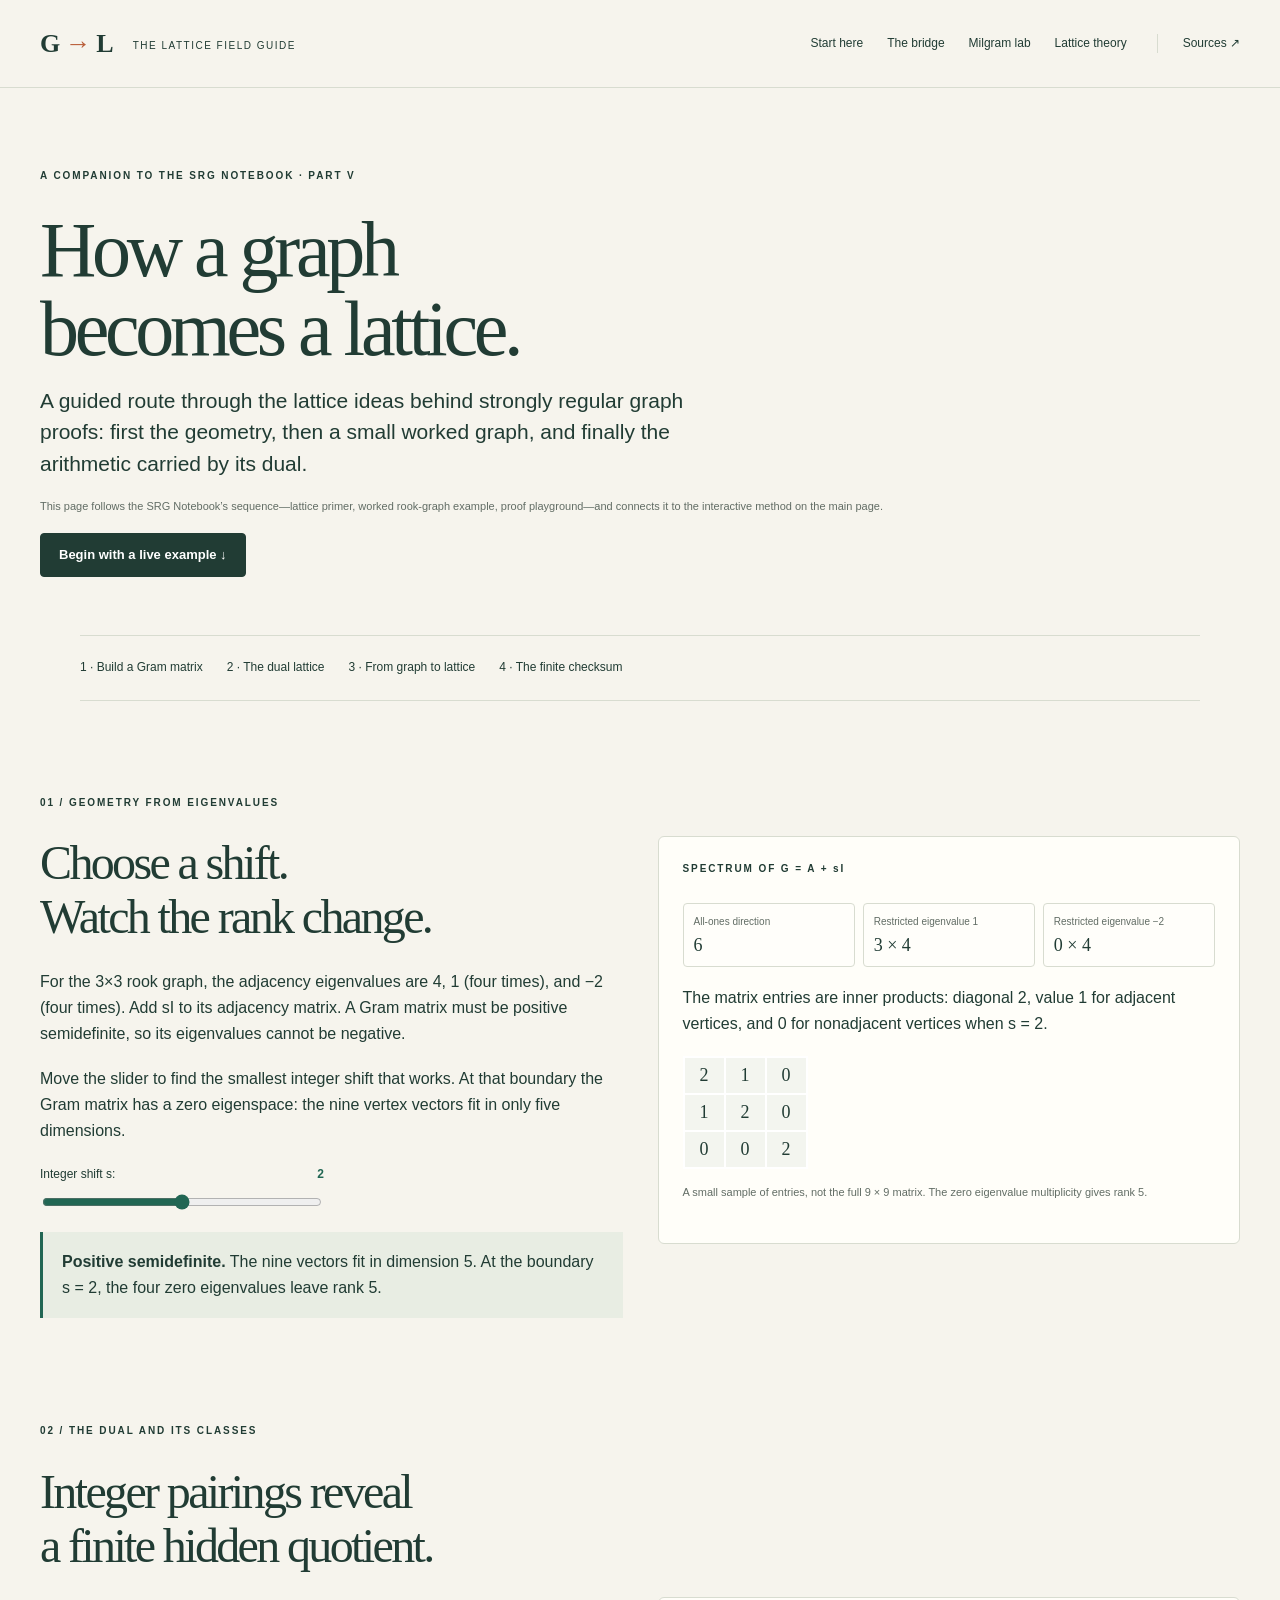
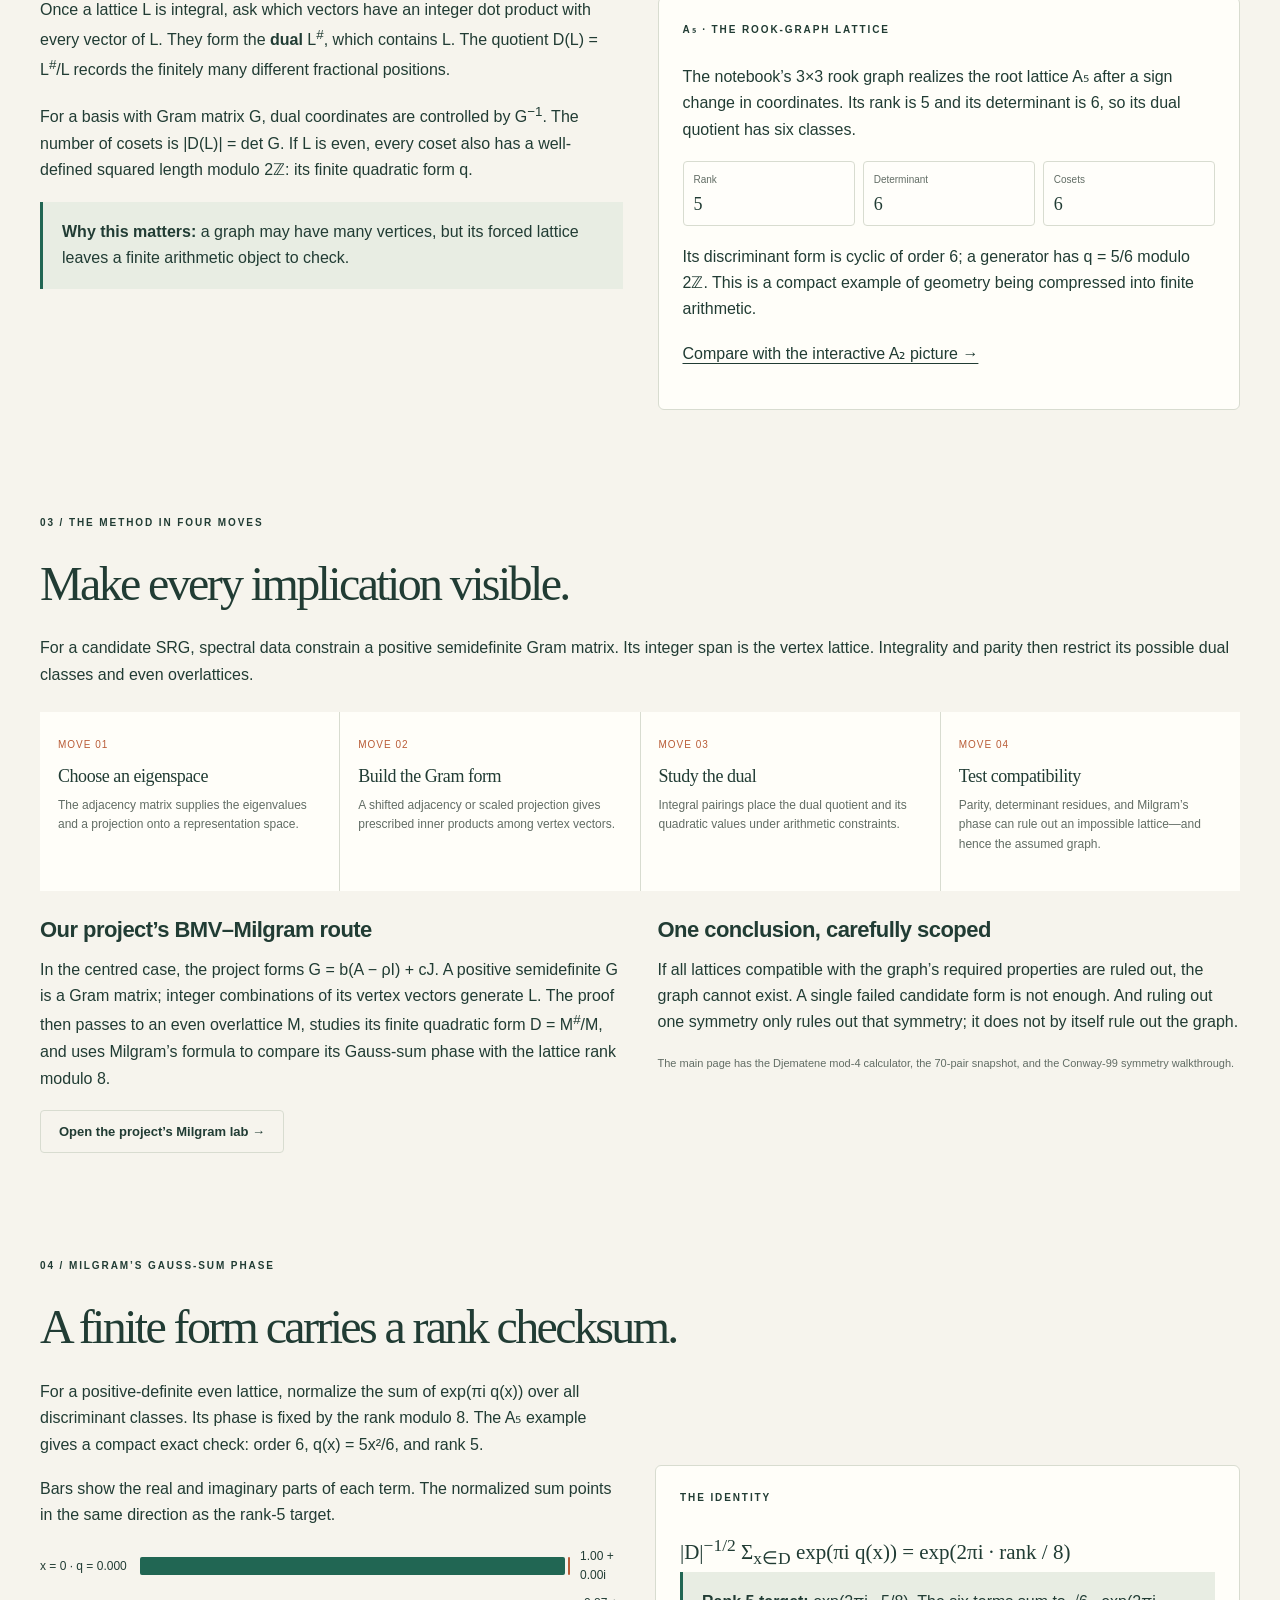
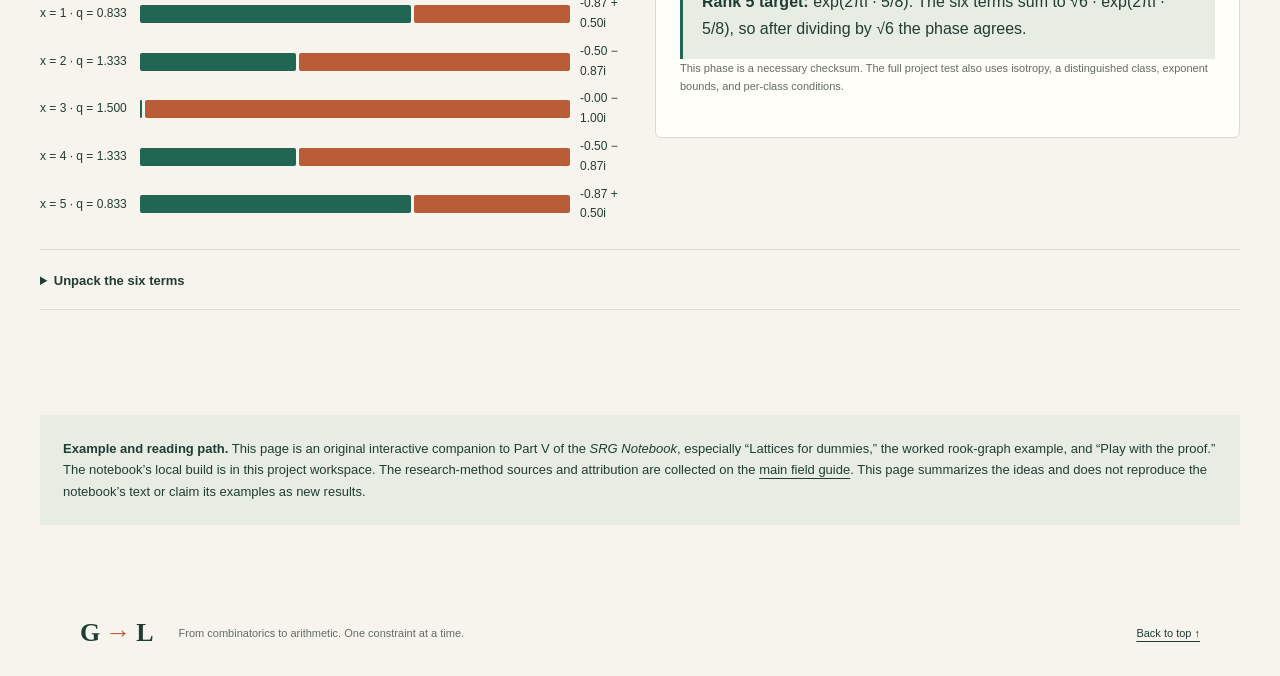
==== lattice-theory.html @ 192af335 "Add interactive lattice theory page" ====
<!doctype html>
<html lang="en"><head><meta charset="utf-8"><meta name="viewport" content="width=device-width, initial-scale=1">
<meta name="description" content="An interactive lattice theory companion: Gram matrices, dual lattices, discriminant forms, and the SRG method.">
<meta name="theme-color" content="#f6f4ed"><title>Lattice Theory · Graph → Lattice</title><link rel="icon" href="favicon.svg" type="image/svg+xml"><link rel="stylesheet" href="style.css">
<style>
.lt-hero{padding:80px 0 58px}.lt-hero h1{font-size:clamp(42px,7vw,78px);line-height:1.02;max-width:850px;margin:16px 0}.lt-hero .intro{max-width:700px}.lt-index{display:flex;gap:10px 24px;flex-wrap:wrap;padding:22px 0;border-block:1px solid var(--line);margin-bottom:54px}.lt-index a{font-size:12px}.lt-section{padding:40px 0 65px;scroll-margin-top:30px}.lt-section h2{font-size:clamp(30px,4vw,48px);line-height:1.12}.lt-two{display:grid;grid-template-columns:1fr 1fr;gap:35px;align-items:start}.lt-card{background:var(--white);border:1px solid var(--line);border-radius:6px;padding:24px}.lt-controls{display:flex;gap:18px;align-items:center;flex-wrap:wrap;margin:20px 0}.lt-controls label{font-size:13px}.lt-controls input{display:block;accent-color:var(--teal);width:min(280px,75vw);margin-top:9px}.lt-output{background:var(--pale);border-left:3px solid var(--teal);padding:17px 19px;min-height:72px}.lt-spectrum{display:grid;grid-template-columns:repeat(3,1fr);gap:8px;margin:18px 0}.lt-spectrum div{background:#fffefa;border:1px solid var(--line);border-radius:4px;padding:10px}.lt-spectrum small,.lt-spectrum strong{display:block}.lt-spectrum small{font-size:10px;color:var(--muted)}.lt-spectrum strong{font:18px var(--serif);margin-top:5px}.lt-matrix{font:18px var(--serif);border-collapse:collapse;margin:14px 0}.lt-matrix td{padding:7px 15px;text-align:center;background:#f3f5ef;border:2px solid white}.lt-path{display:grid;grid-template-columns:repeat(4,1fr);gap:1px;background:var(--line);margin:24px 0}.lt-path article{background:var(--white);padding:18px}.lt-path span{font-size:10px;color:var(--orange);letter-spacing:1px}.lt-path h3{font:18px var(--serif);margin:9px 0}.lt-path p{font-size:12px;color:var(--muted)}.lt-phase{display:grid;grid-template-columns:1fr 1fr;gap:30px;align-items:center}.lt-bars{display:grid;gap:8px}.lt-bar{display:grid;grid-template-columns:90px 1fr 45px;align-items:center;gap:10px;font-size:12px}.lt-bar i{height:18px;background:var(--teal);display:block;border-radius:2px;min-width:2px}.lt-bar i.neg{background:var(--orange)}.lt-proof{border-top:1px solid var(--line);margin-top:25px;padding-top:20px}.lt-source{padding:23px;background:var(--pale);font-size:13px}.lt-source a{overflow-wrap:anywhere}
@media(max-width:700px){.lt-hero{padding:50px 0 35px}.lt-two,.lt-phase{grid-template-columns:1fr}.lt-path{grid-template-columns:1fr 1fr}.lt-section{padding:25px 0 45px}.lt-spectrum strong{font-size:15px}}
</style></head><body><a class="skip" href="#main">Skip to content</a>
<header><a class="brand" href="index.html">G<span>→</span>L <small>THE LATTICE FIELD GUIDE</small></a><nav aria-label="Main"><a href="index.html#beginners">Start here</a><a href="index.html#bridge">The bridge</a><a href="index.html#milgram">Milgram lab</a><a href="lattice-theory.html" aria-current="page">Lattice theory</a></nav><a class="source-link" href="index.html#sources">Sources ↗</a></header>
<main id="main"><section class="lt-hero wrap"><p class="eyebrow">A COMPANION TO THE SRG NOTEBOOK · PART V</p><h1>How a graph<br>becomes a lattice.</h1><p class="intro">A guided route through the lattice ideas behind strongly regular graph proofs: first the geometry, then a small worked graph, and finally the arithmetic carried by its dual.</p><p class="hint">This page follows the SRG Notebook’s sequence—lattice primer, worked rook-graph example, proof playground—and connects it to the interactive method on the main page.</p><a class="button primary" href="#gram-lab">Begin with a live example ↓</a></section>
<div class="wrap"><nav class="lt-index" aria-label="On this page"><a href="#gram-lab">1 · Build a Gram matrix</a><a href="#dual">2 · The dual lattice</a><a href="#graph-method">3 · From graph to lattice</a><a href="#finite-form">4 · The finite checksum</a></nav></div>
<section class="wrap lt-section" id="gram-lab"><p class="eyebrow">01 / GEOMETRY FROM EIGENVALUES</p><div class="lt-two"><div><h2>Choose a shift.<br>Watch the rank change.</h2><p>For the 3×3 rook graph, the adjacency eigenvalues are 4, 1 (four times), and −2 (four times). Add sI to its adjacency matrix. A Gram matrix must be positive semidefinite, so its eigenvalues cannot be negative.</p><p>Move the slider to find the smallest integer shift that works. At that boundary the Gram matrix has a zero eigenspace: the nine vertex vectors fit in only five dimensions.</p><label class="lt-controls"><span>Integer shift s: <output id="lt-shift-value">2</output><input id="lt-shift" type="range" min="0" max="4" step="1" value="2"></span></label><div id="lt-verdict" class="lt-output" aria-live="polite"></div></div><div class="lt-card"><p class="eyebrow">SPECTRUM OF G = A + sI</p><div class="lt-spectrum"><div><small>All-ones direction</small><strong id="lt-e0">6</strong></div><div><small>Restricted eigenvalue 1</small><strong id="lt-e1">3 × 4</strong></div><div><small>Restricted eigenvalue −2</small><strong id="lt-e2">0 × 4</strong></div></div><p>The matrix entries are inner products: diagonal 2, value 1 for adjacent vertices, and 0 for nonadjacent vertices when s = 2.</p><table class="lt-matrix" aria-label="Example Gram matrix entries"><tbody><tr><td>2</td><td>1</td><td>0</td></tr><tr><td>1</td><td>2</td><td>0</td></tr><tr><td>0</td><td>0</td><td>2</td></tr></tbody></table><p class="hint">A small sample of entries, not the full 9 × 9 matrix. The zero eigenvalue multiplicity gives rank 5.</p></div></div></section>
<section class="wrap lt-section" id="dual"><p class="eyebrow">02 / THE DUAL AND ITS CLASSES</p><h2>Integer pairings reveal<br>a finite hidden quotient.</h2><div class="lt-two"><div><p>Once a lattice L is integral, ask which vectors have an integer dot product with every vector of L. They form the <strong>dual</strong> L<sup>#</sup>, which contains L. The quotient D(L) = L<sup>#</sup>/L records the finitely many different fractional positions.</p><p>For a basis with Gram matrix G, dual coordinates are controlled by G<sup>−1</sup>. The number of cosets is |D(L)| = det G. If L is even, every coset also has a well-defined squared length modulo 2ℤ: its finite quadratic form q.</p><div class="lt-output"><strong>Why this matters:</strong> a graph may have many vertices, but its forced lattice leaves a finite arithmetic object to check.</div></div><div class="lt-card"><p class="eyebrow">A₅ · THE ROOK-GRAPH LATTICE</p><p>The notebook’s 3×3 rook graph realizes the root lattice A₅ after a sign change in coordinates. Its rank is 5 and its determinant is 6, so its dual quotient has six classes.</p><div class="lt-spectrum"><div><small>Rank</small><strong>5</strong></div><div><small>Determinant</small><strong>6</strong></div><div><small>Cosets</small><strong>6</strong></div></div><p>Its discriminant form is cyclic of order 6; a generator has q = 5/6 modulo 2ℤ. This is a compact example of geometry being compressed into finite arithmetic.</p><p><a href="index.html#lattice">Compare with the interactive A₂ picture →</a></p></div></div></section>
<section class="wrap lt-section" id="graph-method"><p class="eyebrow">03 / THE METHOD IN FOUR MOVES</p><h2>Make every implication visible.</h2><p>For a candidate SRG, spectral data constrain a positive semidefinite Gram matrix. Its integer span is the vertex lattice. Integrality and parity then restrict its possible dual classes and even overlattices.</p><div class="lt-path"><article><span>MOVE 01</span><h3>Choose an eigenspace</h3><p>The adjacency matrix supplies the eigenvalues and a projection onto a representation space.</p></article><article><span>MOVE 02</span><h3>Build the Gram form</h3><p>A shifted adjacency or scaled projection gives prescribed inner products among vertex vectors.</p></article><article><span>MOVE 03</span><h3>Study the dual</h3><p>Integral pairings place the dual quotient and its quadratic values under arithmetic constraints.</p></article><article><span>MOVE 04</span><h3>Test compatibility</h3><p>Parity, determinant residues, and Milgram’s phase can rule out an impossible lattice—and hence the assumed graph.</p></article></div><div class="lt-two"><div><h3>Our project’s BMV–Milgram route</h3><p>In the centred case, the project forms G = b(A − ρI) + cJ. A positive semidefinite G is a Gram matrix; integer combinations of its vertex vectors generate L. The proof then passes to an even overlattice M, studies its finite quadratic form D = M<sup>#</sup>/M, and uses Milgram’s formula to compare its Gauss-sum phase with the lattice rank modulo 8.</p><a class="button" href="index.html#milgram">Open the project’s Milgram lab →</a></div><div><h3>One conclusion, carefully scoped</h3><p>If all lattices compatible with the graph’s required properties are ruled out, the graph cannot exist. A single failed candidate form is not enough. And ruling out one symmetry only rules out that symmetry; it does not by itself rule out the graph.</p><p class="hint">The main page has the Djematene mod-4 calculator, the 70-pair snapshot, and the Conway-99 symmetry walkthrough.</p></div></div></section>
<section class="wrap lt-section" id="finite-form"><p class="eyebrow">04 / MILGRAM’S GAUSS-SUM PHASE</p><h2>A finite form carries a rank checksum.</h2><div class="lt-phase"><div><p>For a positive-definite even lattice, normalize the sum of exp(πi q(x)) over all discriminant classes. Its phase is fixed by the rank modulo 8. The A₅ example gives a compact exact check: order 6, q(x) = 5x²/6, and rank 5.</p><p>Bars show the real and imaginary parts of each term. The normalized sum points in the same direction as the rank-5 target.</p><div id="lt-bars" class="lt-bars" aria-label="Gauss sum terms"></div></div><div class="lt-card"><p class="eyebrow">THE IDENTITY</p><div class="formula">|D|<sup>−1/2</sup> Σ<sub>x∈D</sub> exp(πi q(x)) = exp(2πi · rank / 8)</div><div id="lt-phase-result" class="lt-output" aria-live="polite"></div><p class="hint">This phase is a necessary checksum. The full project test also uses isotropy, a distinguished class, exponent bounds, and per-class conditions.</p></div></div><details class="lt-proof"><summary>Unpack the six terms</summary><p>For x = 0, 1, 2, 3, 4, 5, use q(x) = 5x²/6 modulo 2. Pairing terms x and 6 − x makes the arithmetic manageable; the normalized sum is a unit complex number with phase 5/8 of a full turn.</p></details></section>
<section class="wrap lt-section"><div class="lt-source"><strong>Example and reading path.</strong> This page is an original interactive companion to Part V of the <em>SRG Notebook</em>, especially “Lattices for dummies,” the worked rook-graph example, and “Play with the proof.” The notebook’s local build is in this project workspace. The research-method sources and attribution are collected on the <a href="index.html#sources">main field guide</a>. This page summarizes the ideas and does not reproduce the notebook’s text or claim its examples as new results.</div></section>
</main><footer class="wrap"><a class="brand" href="index.html">G<span>→</span>L</a><p>From combinatorics to arithmetic. One constraint at a time.</p><a href="#main">Back to top ↑</a></footer>
<script>
(()=>{const slider=document.getElementById('lt-shift');function update(){const s=Number(slider.value);document.getElementById('lt-shift-value').value=s;const ev=[4+s,1+s,-2+s];['lt-e0','lt-e1','lt-e2'].forEach((id,i)=>document.getElementById(id).textContent=ev[i]+(i?' × 4':''));const rank=ev.reduce((r,x,i)=>r+(x===0?0:(i===0?1:4)),0);const out=document.getElementById('lt-verdict');if(ev.some(x=>x<0)){out.innerHTML='<strong>Not a Gram matrix yet.</strong> The eigenvalue −2 + s is negative, so the matrix is not positive semidefinite.'}else{out.innerHTML='<strong>Positive semidefinite.</strong> The nine vectors fit in dimension '+rank+'.'+(ev.includes(0)?' At the boundary s = 2, the four zero eigenvalues leave rank 5.':' All eigenvalues are positive, so the rank is 9.')}}slider.addEventListener('input',update);update();const bars=document.getElementById('lt-bars');for(let x=0;x<6;x++){const q=(5*x*x)%12/6,ang=Math.PI*q,re=Math.cos(ang),im=Math.sin(ang),row=document.createElement('div');row.className='lt-bar';const width=Math.round(Math.abs(re)*100);row.innerHTML='<span>x = '+x+' · q = '+q.toFixed(3)+'</span><span style="display:flex;gap:3px;align-items:center"><i style="width:'+width+'%"></i><i class="neg" style="width:'+Math.round(Math.abs(im)*100)+'%"></i></span><span>'+re.toFixed(2)+(im<0?' − ':' + ')+Math.abs(im).toFixed(2)+'i</span>';bars.appendChild(row)}document.getElementById('lt-phase-result').innerHTML='<strong>Rank 5 target:</strong> exp(2πi · 5/8). The six terms sum to √6 · exp(2πi · 5/8), so after dividing by √6 the phase agrees.'})();
</script></body></html>
---- style.css ----
:root{--paper:#f6f4ed;--ink:#213c34;--muted:#626d65;--line:#d8dcd0;--teal:#216653;--orange:#b95d38;--pale:#e8ede3;--white:#fffef9;--serif:Georgia,'Times New Roman',serif;--sans:Inter,'Segoe UI',Arial,sans-serif}*{box-sizing:border-box}html{scroll-behavior:smooth;scroll-padding-top:100px}body{margin:0;background:var(--paper);color:var(--ink);font:16px/1.65 var(--sans)}a{color:inherit;text-underline-offset:4px}button,input,select{font:inherit}button,a,input,select,summary{touch-action:manipulation}button,select,summary{cursor:pointer}button:focus-visible,a:focus-visible,input:focus-visible,select:focus-visible,summary:focus-visible,[tabindex]:focus-visible{outline:3px solid var(--orange);outline-offset:4px}button:disabled{opacity:.4;cursor:default}svg{max-width:100%;display:block}h1,h2,h3,h4,p{margin-top:0}h1,h2{font-family:var(--serif);font-weight:400;letter-spacing:-.055em;line-height:1.06}h1{font-size:clamp(50px,5.7vw,82px);margin-bottom:27px}h2{font-size:clamp(38px,4.5vw,62px);margin-bottom:25px}h3{font-size:22px;line-height:1.35;letter-spacing:-.025em;margin-bottom:12px}h4{font-size:16px;line-height:1.4;margin:0}p{margin-bottom:18px}.wrap{max-width:1200px;margin:auto;padding-left:40px;padding-right:40px}header{height:88px;max-width:1360px;margin:auto;display:flex;align-items:center;gap:30px;padding:0 40px;border-bottom:1px solid var(--line)}.brand{font:26px var(--serif);font-weight:bold;text-decoration:none;white-space:nowrap}.brand span{color:var(--orange);padding:0 5px}.brand small{font:10px var(--sans);letter-spacing:1.5px;margin-left:14px;vertical-align:middle}nav{display:flex;gap:24px;margin-left:auto}nav a,.source-link{font-size:12px;text-decoration:none}.source-link{border-left:1px solid var(--line);padding-left:25px}.hero{display:grid;grid-template-columns:1.05fr 1fr;gap:45px;padding-top:77px;padding-bottom:65px;align-items:center}.eyebrow{font-size:10px;letter-spacing:1.9px;font-weight:700;margin-bottom:25px}.intro{font-size:21px;line-height:1.5;max-width:475px}.hero-sub{font-size:14px;color:var(--muted);max-width:430px;margin-bottom:28px}.button{display:inline-flex;align-items:center;justify-content:center;gap:25px;border:1px solid var(--line);border-radius:4px;background:transparent;color:var(--ink);padding:11px 18px;text-decoration:none;font-size:13px;font-weight:600;line-height:1.5}.button:hover{background:var(--pale)}.primary{background:var(--ink);border-color:var(--ink);color:#fff}.primary:hover{background:var(--teal)}.hero-foot{display:flex;gap:7px;align-items:center;font-size:10px;color:var(--muted);margin-top:33px}.hero-foot>span:last-child{margin-left:auto;letter-spacing:2px}.dot{width:6px;height:6px;border-radius:50%;background:var(--teal)}.hero-art{background:#e9ede2;border:1px solid #dde2d5;border-radius:150px 150px 8px 8px;overflow:hidden;padding:10px 20px 22px;position:relative}.art-caption{display:flex;justify-content:space-between;font-size:8px;letter-spacing:1.1px}.art-equation{font:24px var(--serif);text-align:center;margin-top:22px}.reading-strip{border-top:1px solid var(--line);border-bottom:1px solid var(--line)}.reading-strip>.wrap{display:flex;gap:45px;align-items:center;padding-top:20px;padding-bottom:20px}.reading-strip span{font-size:9px;letter-spacing:1.5px;white-space:nowrap}.reading-strip p{font-family:var(--serif);font-size:19px;line-height:1.5;margin:0}.chapter{padding-top:95px;padding-bottom:90px;scroll-margin-top:15px}.chapter-head{display:grid;grid-template-columns:1fr 1fr;column-gap:70px}.chapter-head .eyebrow{grid-column:1/-1}.chapter-head>p:last-child{padding-top:4px;color:var(--muted);font-size:16px}.equation-band{border-top:1px solid var(--line);padding:23px 0 30px;font:26px var(--serif)}.equation-band span{font:12px var(--sans);color:var(--muted);margin-left:25px;white-space:nowrap}.lab{background:var(--white);border:1px solid var(--line);border-radius:8px;overflow:hidden}.lab-bar{display:flex;gap:20px;align-items:center;justify-content:space-between;padding:24px 28px;border-bottom:1px solid var(--line)}.lab-bar h3{font-size:18px;margin:5px 0 0}.lab-number{font-size:9px;letter-spacing:1.7px;color:var(--muted)}label{font-size:12px;font-weight:500}select{max-width:100%;display:block;background:var(--white);border:1px solid #b9c4b6;border-radius:4px;padding:8px 30px 8px 10px;color:var(--ink);font-size:12px;margin-top:5px}.graph-panels{display:grid;grid-template-columns:1fr 1fr}.graph-pane{border-right:1px solid var(--line);padding:18px 28px}.matrix-pane{padding:28px}.graph-pane svg{width:100%;max-height:340px}.hint{font-size:11px;color:var(--muted);line-height:1.65}.live-note{font-size:13px;margin:0 0 8px;min-height:44px}.inline-control{display:flex;gap:15px;align-items:center;justify-content:space-between;margin-bottom:20px}.matrix{display:grid;gap:3px;max-width:300px;margin:20px auto}.matrix-cell{aspect-ratio:1;border:0;border-radius:2px;min-width:0;padding:0;font-size:8px}.matrix-cell:hover,.matrix-cell:focus{outline:2px solid var(--orange);outline-offset:1px}.matrix-cell.selected{box-shadow:inset 0 0 0 2px var(--orange)}#gram-details{font-size:12px}.bridge-text{display:grid;grid-template-columns:1fr 1fr;gap:60px;margin-top:40px}.bridge-text h3{font-family:var(--serif);font-size:25px;font-weight:400}.bridge-text p{font-size:14px;color:var(--muted)}.formula{font:21px/1.6 var(--serif);overflow-wrap:anywhere}.margin-note{font-size:12px;color:var(--muted);max-width:850px}details{border-top:1px solid var(--line);border-bottom:1px solid var(--line);margin-top:25px;padding:17px 0}summary{font-size:13px;font-weight:600}details p{font-size:14px;margin:16px 0;color:var(--muted)}details .formula{padding:10px}.lattice-section{background:var(--pale)}.lattice-layout{display:grid;grid-template-columns:1fr 1.1fr;gap:70px;align-items:center}.lattice-layout p:not(.eyebrow){font-size:14px}.sliders{display:flex;gap:25px;margin:25px 0 12px}.sliders label{width:50%}output{float:right;color:var(--teal);font-weight:bold}input[type=range]{width:100%;accent-color:var(--teal)}input[type=checkbox]{accent-color:var(--teal)}.check{display:flex;gap:7px;align-items:center;margin-bottom:16px}.lattice-drawing{padding:10px;border:1px solid #cad5c3;border-radius:50% 50% 5px 5px}.legend{display:flex;flex-wrap:wrap;justify-content:center;gap:18px;font-size:10px;padding:10px}.key{display:inline-block;width:8px;height:8px;border-radius:50%;margin-right:5px}.teal{background:var(--teal)}.orange{background:var(--orange)}.ink{background:var(--ink)}.parameter-inputs{padding:24px 28px;display:flex;gap:15px;align-items:end}.parameter-inputs label{flex:1;min-width:0}.parameter-inputs label span{float:right;font-family:var(--serif);font-style:italic}.parameter-inputs input{display:block;width:100%;border:1px solid var(--line);border-radius:4px;background:var(--paper);color:var(--ink);padding:10px;margin-top:6px;font-size:20px}.parameter-inputs .button{min-height:53px}.verdict{margin:0 28px 23px;padding:20px;border-left:3px solid var(--teal);background:#eef3e9}.verdict.fail{border-color:var(--orange);background:#f7eee5}.verdict.neutral{border-color:#899080;background:#f0f0e9}.verdict h4{font-size:17px;margin-bottom:8px}.verdict p{font-size:13px;margin:0}.spectrum{padding:0 28px 20px;display:flex;gap:25px;font-size:12px}.eigen-tests{padding:0 28px;display:grid;grid-template-columns:1fr 1fr;gap:24px}.eigen-test{font-size:12px;padding:15px 0;border-top:1px solid var(--line)}.eigen-test h4{margin-bottom:10px}.check-row{display:flex;gap:12px;margin:6px 0}.check-row span:first-child{min-width:15px;font-weight:bold}.ok{color:var(--teal)}.no{color:var(--orange)}.lab-foot{font-size:11px;color:var(--muted);border-top:1px solid var(--line);padding:15px 28px;margin:15px 0 0}.catalog-head{display:flex;gap:45px;margin-top:48px;align-items:center}.catalog-head>div{flex:1}.catalog-head p{font-size:13px;color:var(--muted);max-width:680px}.catalog-head label{min-width:210px}.catalog{display:grid;grid-template-columns:repeat(7,1fr);gap:7px;margin:16px 0}.catalog button{background:#e7eee3;border:1px solid #c6d6c3;border-radius:3px;padding:10px 3px;font-size:10px;color:var(--ink);white-space:nowrap}.catalog button.project{background:#f2e7d9;border-color:#ddc8ae}.catalog button:hover{border-color:var(--ink);transform:translateY(-2px)}.catalog-legend{display:flex;gap:22px;font-size:11px}.milgram-section{background:#e9ede4}.method-path{display:grid;grid-template-columns:repeat(4,1fr);margin:28px 0 38px;border-top:1px solid #c6d2c0;border-bottom:1px solid #c6d2c0}.method-path>div{padding:22px 18px;border-right:1px solid #c6d2c0}.method-path>div:first-child{padding-left:0}.method-path>div:last-child{border:0}.method-path span{display:block;font:14px var(--serif);color:var(--orange);margin-bottom:10px}.method-path strong{font-size:14px}.method-path p{font-size:11px;margin:8px 0 0;color:var(--muted)}.phase-content{display:grid;grid-template-columns:1fr 1.2fr;gap:30px;padding:25px 28px;align-items:center}.phase-content .formula{font-size:20px}.phase-content .legend{margin:0}#phase-terms{font-size:12px;margin-top:15px}.rank-slider{display:block;margin:20px 0}.phase-content .verdict{margin:15px 0}.phase-content svg{width:100%}.badge{font-size:10px;color:var(--teal);background:#e7eee3;border-radius:20px;padding:6px 12px}.proof-tabs{display:grid;grid-template-columns:repeat(5,1fr);border-bottom:1px solid var(--line)}.proof-tabs button{background:transparent;border:0;border-bottom:3px solid transparent;padding:16px 5px;color:var(--muted);font-size:12px}.proof-tabs button[aria-selected=true]{border-color:var(--teal);color:var(--teal);background:#edf2e8}.proof-content{display:grid;grid-template-columns:1fr 1fr;gap:45px;padding:40px 35px;min-height:330px;align-items:center}#proof-art{background:var(--pale);border-radius:5px;min-height:240px;display:flex;flex-direction:column;justify-content:center;text-align:center;padding:25px}#proof-art .big{font:45px var(--serif);color:var(--teal)}#proof-art p{font:19px/1.7 var(--serif);margin:8px 0}#proof-copy p{font-size:14px;color:var(--muted)}.proof-controls{display:flex;gap:10px;padding:20px 28px;border-top:1px solid var(--line)}.proof-controls>span{margin-right:auto;font-size:11px;align-self:center}.research-notes{display:grid;grid-template-columns:1fr 1fr;gap:50px;margin:45px 0 30px}.research-notes h3{font:28px/1.15 var(--serif)}.research-notes p{font-size:14px;color:var(--muted)}.research-notes .eyebrow{font-size:9px;margin-bottom:16px}.research-notes .hint{font-size:11px}.scope-note{padding:22px 25px;border-left:3px solid var(--orange);background:#f0e9dc;font-size:13px}.sources-section{background:var(--ink);color:#f5f3e8;padding:70px 0}.sources-section h2{font-size:45px}.sources-grid{display:grid;grid-template-columns:1fr 1fr;gap:65px}.sources-grid p{font-size:13px;color:#d4ded1}.sources-grid h3{font-size:16px}.sources-grid a{font-size:14px}.source-small{border-top:1px solid #53695c;padding-top:25px;margin-top:35px;color:#c5cfc0;font-size:11px;max-width:1000px}footer{display:flex;align-items:center;gap:25px;padding-top:28px;padding-bottom:28px}footer p{font-size:11px;margin:0;color:var(--muted)}footer>a:last-child{margin-left:auto;font-size:11px}.skip{position:absolute;top:-100px;left:15px;padding:10px;background:white;z-index:10}.skip:focus{top:10px}.noscript{position:fixed;bottom:0;background:#f8e7c7;padding:15px;width:100%;font-size:14px}.graph-node{cursor:pointer}.graph-node:hover circle,.graph-node:focus circle{stroke:var(--orange);stroke-width:4}.graph-node:focus{outline:none}.graph-node text{pointer-events:none;font-size:11px;font-family:var(--sans)}
@media(min-width:1450px){.hero{padding-top:100px;padding-bottom:90px}}
@media(max-width:1000px){.brand small{display:none}.wrap{padding-left:25px;padding-right:25px}.hero{gap:25px}.chapter-head{gap:30px}.catalog{grid-template-columns:repeat(5,1fr)}.lattice-layout{gap:30px}.lab-bar{padding:20px}.lab-bar select{max-width:260px}.bridge-text{gap:30px}.proof-content{gap:25px;padding:25px}.matrix-pane{padding:20px}}
@media(max-width:700px){header{height:auto;min-height:76px;flex-wrap:wrap;gap:13px;padding:18px 22px}nav{order:3;width:100%;justify-content:space-between;gap:8px}nav a{font-size:11px}.source-link{margin-left:auto;border:0}.hero{grid-template-columns:1fr;padding-top:45px;padding-bottom:35px}.hero-art{max-width:440px;width:100%;margin:10px auto 0}.hero-art svg{max-height:310px}.hero-sub{max-width:none}.hero-foot{max-width:420px}.reading-strip>.wrap{display:block}.reading-strip span{display:block;margin-bottom:8px}.reading-strip p{font-size:18px}.chapter{padding-top:55px;padding-bottom:55px}.chapter-head,.graph-panels,.bridge-text,.lattice-layout,.phase-content,.proof-content,.sources-grid,.research-notes{grid-template-columns:1fr}.chapter-head{gap:0}.chapter-head>p:last-child{font-size:14px}.eyebrow{font-size:9px}.equation-band{font-size:21px}.equation-band span{display:block;font-size:10px;margin:10px 0 0}.lab-bar{align-items:flex-start;flex-direction:column;gap:15px}.lab-bar select{max-width:100%}.graph-pane{border-right:0;border-bottom:1px solid var(--line);padding:15px 20px}.matrix{max-width:280px}.bridge-text{gap:20px}.lattice-layout{gap:30px}.parameter-inputs{padding:20px;display:grid;grid-template-columns:1fr 1fr}.parameter-inputs .button{grid-column:1/-1;min-height:44px}.verdict{margin-left:20px;margin-right:20px}.spectrum{flex-wrap:wrap;padding:0 20px 20px;gap:10px 20px}.eigen-tests{grid-template-columns:1fr;padding:0 20px;gap:0}.catalog-head{display:block}.catalog{grid-template-columns:repeat(3,1fr)}.catalog-head label{display:block}.method-path{grid-template-columns:1fr 1fr}.method-path>div,.method-path>div:first-child{padding:17px 10px}.method-path>div:nth-child(2){border-right:0}.method-path>div:nth-child(-n+2){border-bottom:1px solid #c6d2c0}.phase-content{padding:20px;gap:15px}.phase-content svg{max-height:290px}.proof-tabs button{font-size:10px;padding:14px 2px}.proof-content{padding:20px;gap:22px}.proof-content h3{font-size:20px}#proof-art{min-height:200px}.proof-controls{padding:15px;gap:5px}.proof-controls .button{padding:9px 11px;font-size:11px}.proof-controls>span{font-size:9px}.research-notes{gap:22px}.sources-grid{gap:28px}.sources-section{padding:50px 0}.sources-section h2{font-size:36px}.sources-grid>div{min-width:0}.sources-grid a{overflow-wrap:anywhere}footer{flex-wrap:wrap;gap:15px}footer p{max-width:210px}footer>a:last-child{margin-left:0}.legend{gap:12px;font-size:9px}}
@media(prefers-reduced-motion:reduce){html{scroll-behavior:auto}*{transition:none!important}}

/* Beginner chapter */
.beginner-map{display:flex;flex-wrap:wrap;gap:12px 24px;border-top:1px solid var(--line);border-bottom:1px solid var(--line);padding:18px 0;margin:10px 0 38px}.beginner-map a{font-size:12px}.beginner-lesson{display:grid;grid-template-columns:1fr 1fr;gap:55px;margin:35px 0 40px;scroll-margin-top:25px}.beginner-lesson h3,.beginner-method>h3,.beginner-example h3{font:29px/1.2 var(--serif);letter-spacing:-.025em}.beginner-lesson p,.beginner-example p{font-size:14px;color:var(--muted)}.beginner-lesson strong,.beginner-example strong{color:var(--ink)}.beginner-note{background:var(--pale);padding:25px;border-radius:5px}.beginner-note h4{margin-bottom:13px}.beginner-note p:last-child{margin-bottom:0}.beginner-gram{display:flex;gap:28px;align-items:center;flex-wrap:wrap}.beginner-gram table{border-collapse:collapse;text-align:center;font:20px var(--serif);background:var(--white)}.beginner-gram caption{font:11px var(--sans);color:var(--muted);padding:8px 0;text-align:left}.beginner-gram td,.beginner-gram th{padding:9px 18px;border:1px solid var(--line)}.beginner-gram p{margin:0;font:16px/1.8 var(--serif)}.beginner-lab{scroll-margin-top:25px}.beginner-views{display:flex;border-bottom:1px solid var(--line)}.beginner-views button{flex:1;border:0;border-bottom:3px solid transparent;background:var(--white);padding:16px 8px;color:var(--muted);font-size:12px}.beginner-views button[aria-pressed=true]{background:var(--pale);border-bottom-color:var(--teal);color:var(--ink)}.beginner-lab-body{display:grid;grid-template-columns:1.1fr 1fr;gap:25px;padding:28px;align-items:start}.beginner-lab-body svg{width:100%;margin-top:15px}.beginner-lab-body p{font-size:13px}.beginner-lab-body .hint{font-size:11px}.beginner-lab-body h4{margin:0 0 12px}.beginner-stats{display:flex;gap:22px;border-top:1px solid var(--line);border-bottom:1px solid var(--line);margin:18px 0 24px;padding:12px 0;font-size:10px}.beginner-stats strong{display:block;font:26px var(--serif)}.candidate-buttons{display:flex;gap:8px}.candidate-buttons button{padding:8px 18px;background:var(--paper);border:1px solid var(--line);border-radius:4px;color:var(--ink);font-size:14px}.candidate-buttons button[aria-pressed=true]{background:var(--ink);color:var(--white)}#beginner-candidate{min-height:165px;margin-top:16px}#beginner-candidate .verdict{margin:0;padding:15px}#beginner-candidate h4{font-size:15px;margin-bottom:8px}#beginner-candidate .candidate-norm{margin-top:10px;font:15px var(--serif)}.beginner-method{border-top:1px solid var(--line);padding-top:38px;margin-top:40px;scroll-margin-top:25px}.beginner-chain{counter-reset:beginner;list-style:none;padding:0;margin:25px 0 40px;display:grid;grid-template-columns:1fr 1fr;gap:25px 50px}.beginner-chain li{counter-increment:beginner;position:relative;padding-left:40px}.beginner-chain li:before{content:counter(beginner);position:absolute;left:0;top:0;font:25px var(--serif);color:var(--orange)}.beginner-chain strong{font-size:15px}.beginner-chain p{font-size:13px;color:var(--muted);margin:7px 0 0}.beginner-chain li:last-child{grid-column:1/-1;max-width:750px}.beginner-example{display:grid;grid-template-columns:1.2fr 1fr;gap:50px;background:var(--pale);padding:30px;border-radius:6px}.beginner-contradiction{align-self:center;border-left:1px solid #c1cfb8;padding-left:30px}.beginner-contradiction>span{font-size:9px;letter-spacing:1.1px}.beginner-contradiction>div{font:24px/1.6 var(--serif);margin:8px 0 24px}.beginner-contradiction strong{font-size:40px;color:var(--orange)}.beginner-contradiction p{font-size:11px;margin:0}.beginner-exit{border-bottom:1px solid var(--line);padding:30px 0 35px}.beginner-exit p{max-width:800px;font-size:14px;color:var(--muted)}
@media(max-width:1000px){.beginner-lesson{gap:30px}.beginner-example{gap:25px}.beginner-lab-body{padding:22px;gap:20px}.beginner-contradiction{padding-left:22px}}
@media(max-width:700px){nav{flex-wrap:wrap;justify-content:flex-start;gap:8px 18px}.beginner-lesson,.beginner-lab-body,.beginner-chain,.beginner-example{grid-template-columns:1fr}.beginner-lesson{gap:20px;margin:28px 0}.beginner-map{gap:10px 18px}.beginner-map a{font-size:11px}.beginner-lab-body{padding:18px;gap:15px}.beginner-views button{font-size:11px;padding:13px 4px}.beginner-lab-body svg{max-height:280px}.beginner-stats{justify-content:space-between}.beginner-example{padding:23px}.beginner-contradiction{padding-left:0;padding-top:22px;border-left:0;border-top:1px solid #c1cfb8}.beginner-chain{gap:23px}.beginner-chain li:last-child{grid-column:auto}#beginner-candidate{min-height:0}.beginner-gram{gap:20px}.candidate-buttons button{flex:1;padding:8px 10px}}

/* Give the worked Gram matrix and its geometric consequence distinct, legible space. */
.beginner-gram{display:grid;grid-template-columns:minmax(155px,.9fr) minmax(215px,1.1fr);gap:22px;align-items:center;background:var(--white);border:1px solid var(--line);border-radius:5px;padding:20px;margin:20px 0}.gram-heading{font-size:11px!important;font-weight:600;color:var(--ink)!important;margin:0 0 10px!important}.gram-brackets{position:relative;padding:0 14px}.gram-brackets:before,.gram-brackets:after{content:"";position:absolute;top:0;bottom:0;width:9px;border:1.5px solid var(--teal);pointer-events:none}.gram-brackets:before{left:0;border-right:0;border-radius:3px 0 0 3px}.gram-brackets:after{right:0;border-left:0;border-radius:0 3px 3px 0}.beginner-gram table{width:100%;min-width:0;border-collapse:collapse;table-layout:fixed;background:transparent;font:21px var(--serif)}.beginner-gram caption{caption-side:bottom;text-align:left;color:var(--muted);font:10px var(--sans);padding-top:9px}.beginner-gram th{font:12px var(--sans);font-weight:600;padding:7px 4px;text-align:center;background:transparent;border:0}.beginner-gram td{font:21px var(--serif);padding:9px 4px;text-align:center;background:#f3f5ef;border:2px solid var(--white);border-radius:3px}.gram-facts{display:grid;gap:9px}.gram-fact{border:1px solid var(--line);border-radius:4px;padding:11px 12px;background:#fffefa}.gram-fact span{display:block;color:var(--muted);font:9px var(--sans);letter-spacing:.8px;text-transform:uppercase;margin-bottom:5px}.gram-fact strong{display:block;font:16px/1.4 var(--serif);overflow-wrap:anywhere}.gram-fact small{display:block;color:var(--muted);font:10px/1.5 var(--sans);margin-top:4px}.area-fact{background:#edf2e9;border-color:#d2ddcd}
@media(max-width:1000px) and (min-width:701px){.beginner-gram{grid-template-columns:1fr;gap:12px;padding:16px}.gram-brackets{max-width:240px}.gram-facts{grid-template-columns:1fr}.gram-fact strong{font-size:15px}}
@media(max-width:700px){.beginner-gram{grid-template-columns:1fr;gap:12px;padding:16px}.gram-brackets{max-width:240px}.gram-facts{grid-template-columns:1fr}.beginner-gram th{padding:6px 3px}.beginner-gram td{padding:8px 3px}}
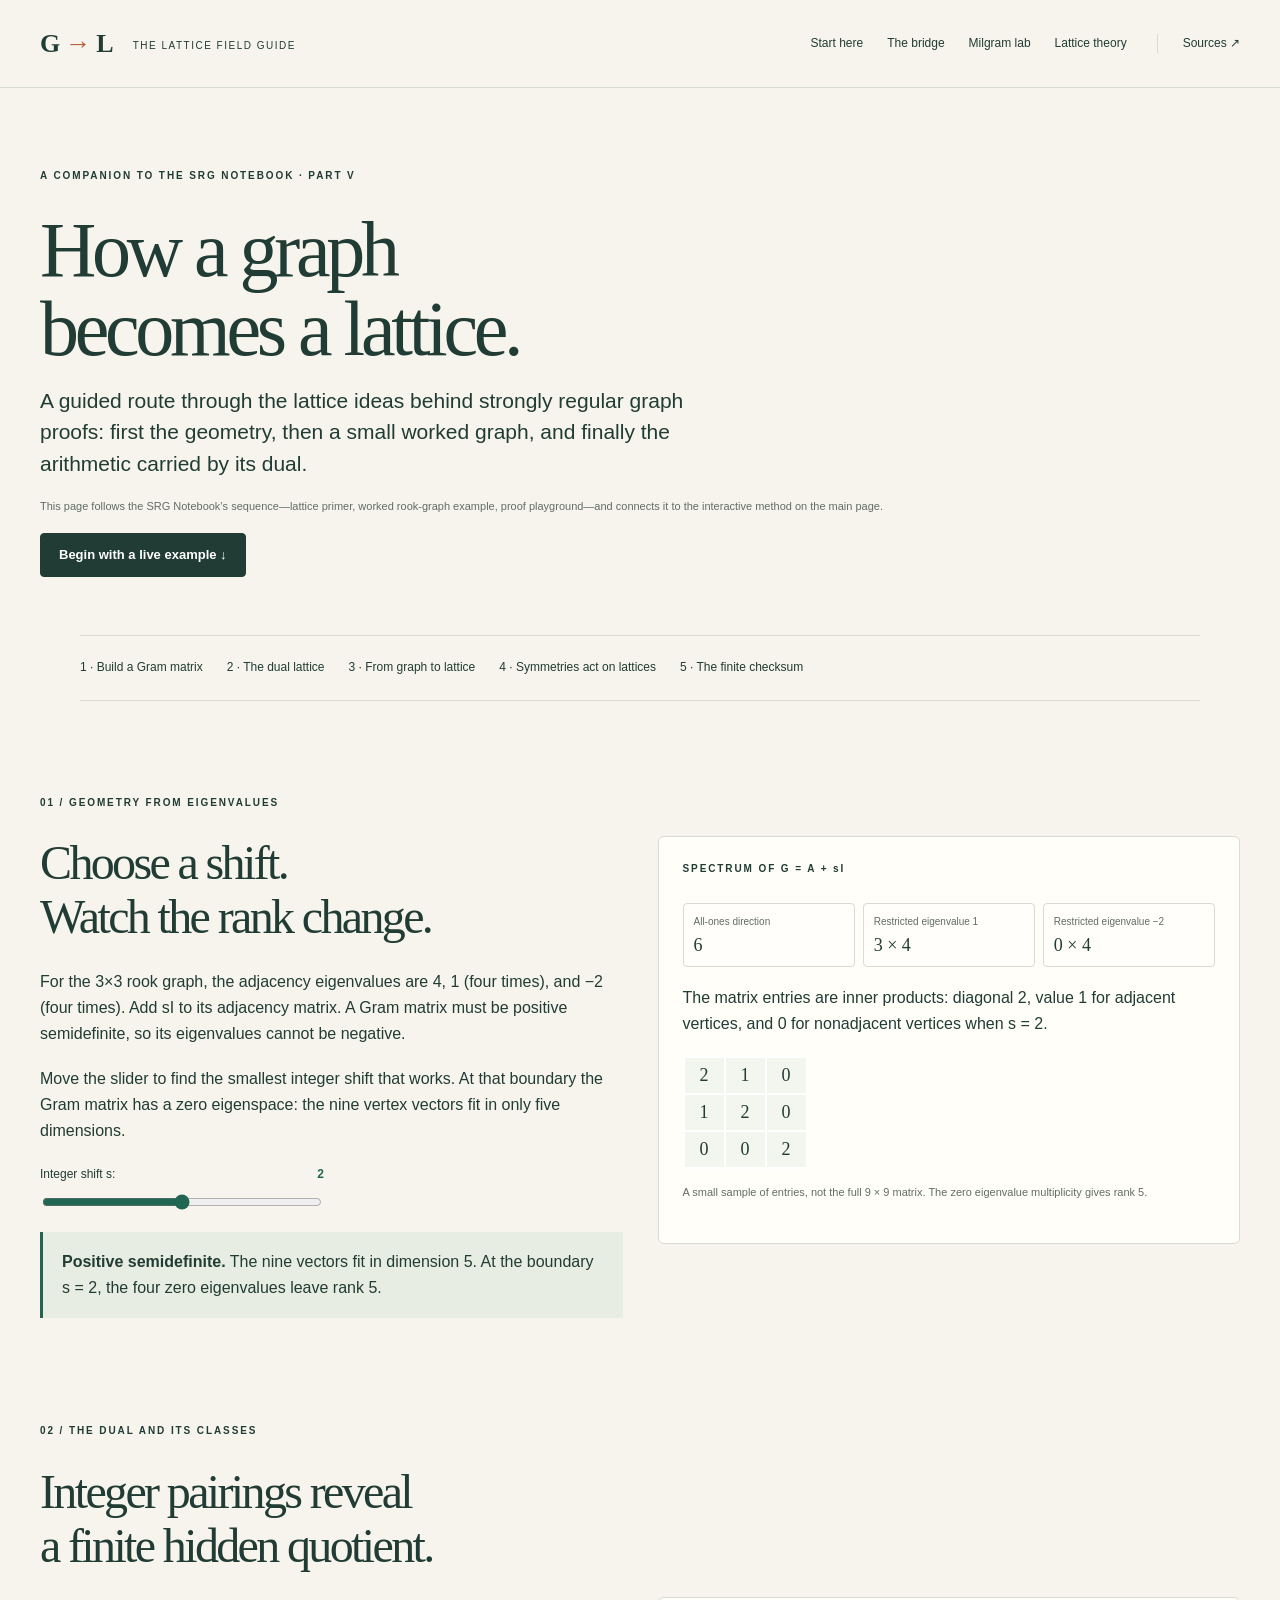
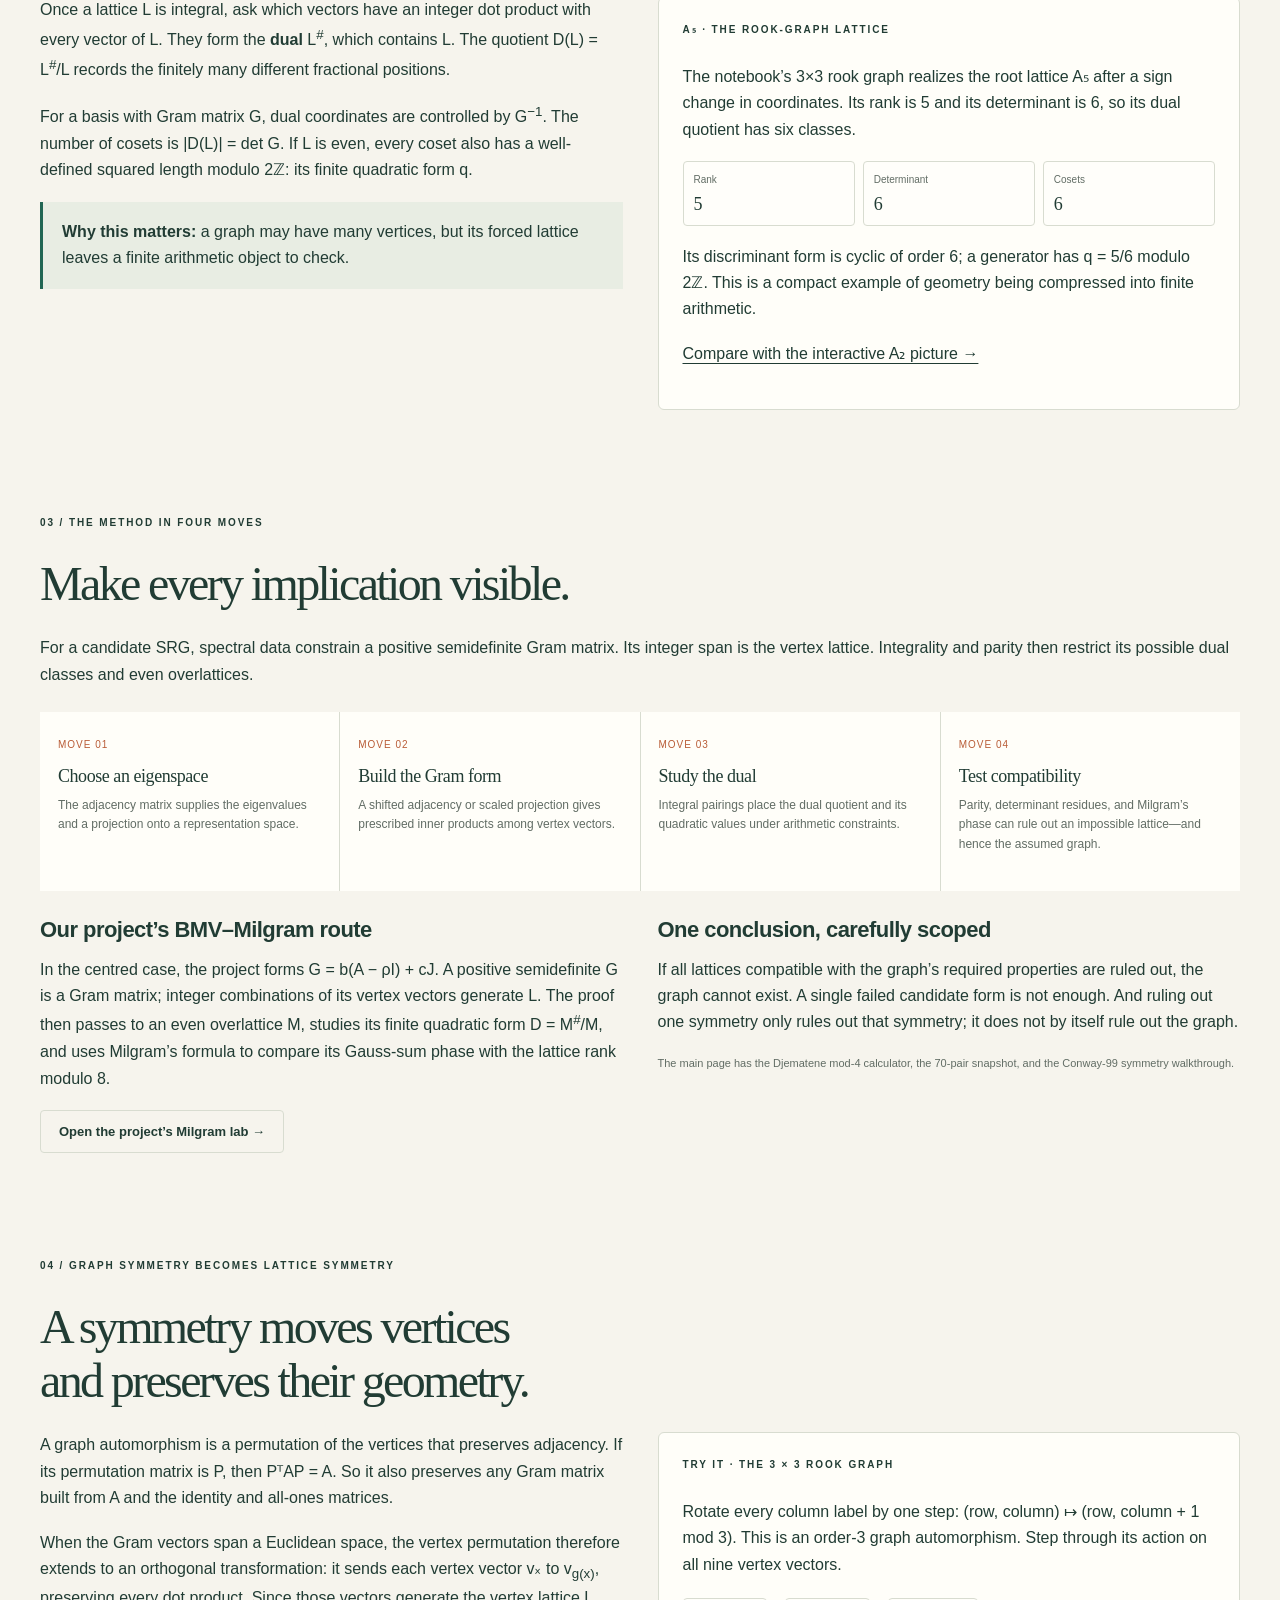
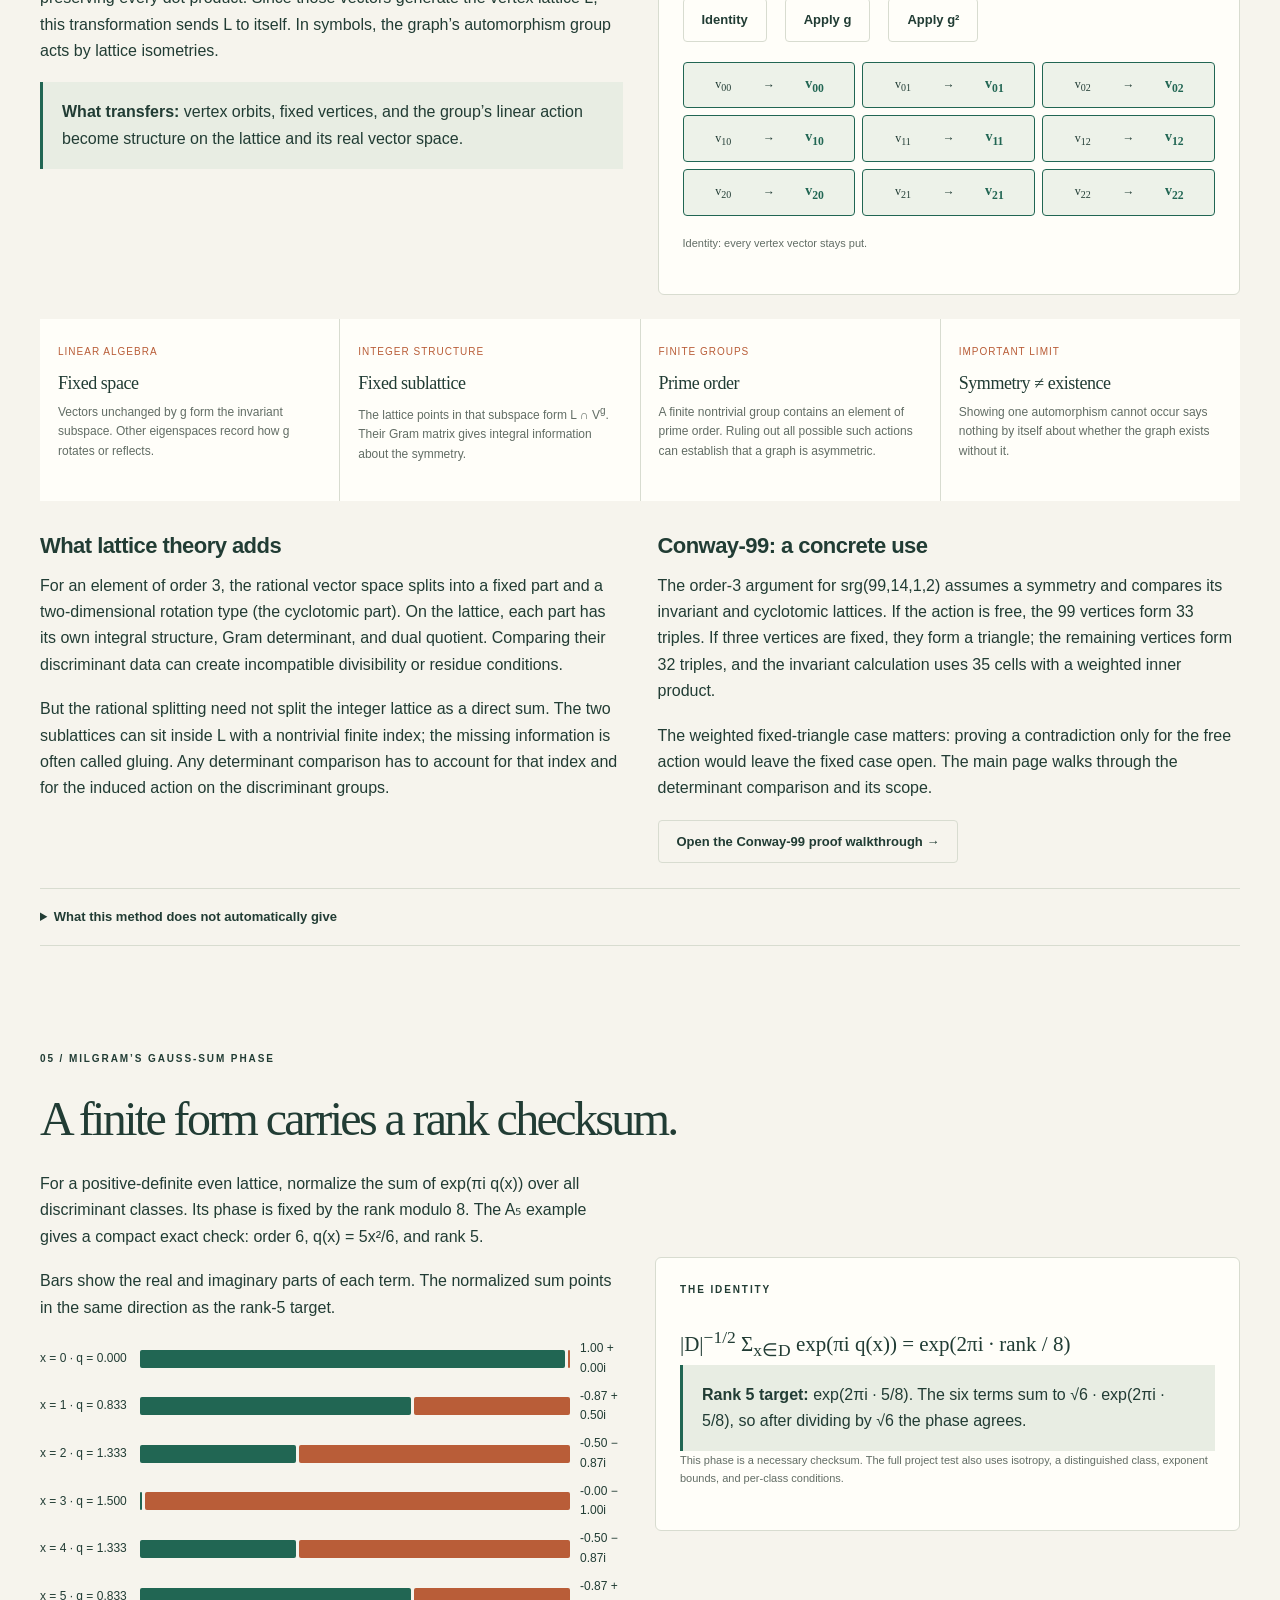
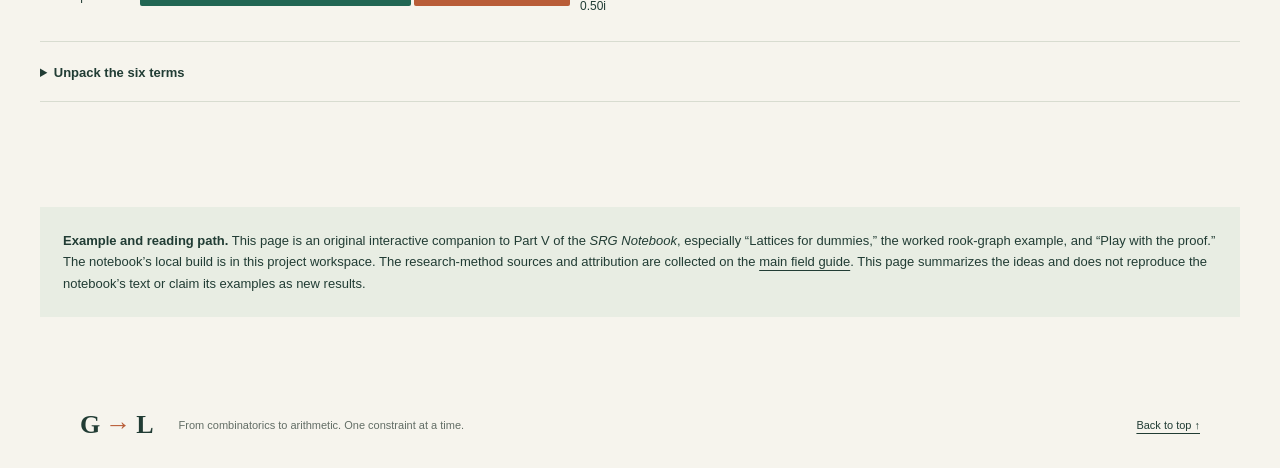
==== commit e2468777: "Fix lattice theory mobile layout" ====
--- a/lattice-theory.html
+++ b/lattice-theory.html
@@ -3,18 +3,23 @@
 <meta name="description" content="An interactive lattice theory companion: Gram matrices, dual lattices, discriminant forms, and the SRG method.">
 <meta name="theme-color" content="#f6f4ed"><title>Lattice Theory · Graph → Lattice</title><link rel="icon" href="favicon.svg" type="image/svg+xml"><link rel="stylesheet" href="style.css">
 <style>
-.lt-hero{padding:80px 0 58px}.lt-hero h1{font-size:clamp(42px,7vw,78px);line-height:1.02;max-width:850px;margin:16px 0}.lt-hero .intro{max-width:700px}.lt-index{display:flex;gap:10px 24px;flex-wrap:wrap;padding:22px 0;border-block:1px solid var(--line);margin-bottom:54px}.lt-index a{font-size:12px}.lt-section{padding:40px 0 65px;scroll-margin-top:30px}.lt-section h2{font-size:clamp(30px,4vw,48px);line-height:1.12}.lt-two{display:grid;grid-template-columns:1fr 1fr;gap:35px;align-items:start}.lt-card{background:var(--white);border:1px solid var(--line);border-radius:6px;padding:24px}.lt-controls{display:flex;gap:18px;align-items:center;flex-wrap:wrap;margin:20px 0}.lt-controls label{font-size:13px}.lt-controls input{display:block;accent-color:var(--teal);width:min(280px,75vw);margin-top:9px}.lt-output{background:var(--pale);border-left:3px solid var(--teal);padding:17px 19px;min-height:72px}.lt-spectrum{display:grid;grid-template-columns:repeat(3,1fr);gap:8px;margin:18px 0}.lt-spectrum div{background:#fffefa;border:1px solid var(--line);border-radius:4px;padding:10px}.lt-spectrum small,.lt-spectrum strong{display:block}.lt-spectrum small{font-size:10px;color:var(--muted)}.lt-spectrum strong{font:18px var(--serif);margin-top:5px}.lt-matrix{font:18px var(--serif);border-collapse:collapse;margin:14px 0}.lt-matrix td{padding:7px 15px;text-align:center;background:#f3f5ef;border:2px solid white}.lt-path{display:grid;grid-template-columns:repeat(4,1fr);gap:1px;background:var(--line);margin:24px 0}.lt-path article{background:var(--white);padding:18px}.lt-path span{font-size:10px;color:var(--orange);letter-spacing:1px}.lt-path h3{font:18px var(--serif);margin:9px 0}.lt-path p{font-size:12px;color:var(--muted)}.lt-phase{display:grid;grid-template-columns:1fr 1fr;gap:30px;align-items:center}.lt-bars{display:grid;gap:8px}.lt-bar{display:grid;grid-template-columns:90px 1fr 45px;align-items:center;gap:10px;font-size:12px}.lt-bar i{height:18px;background:var(--teal);display:block;border-radius:2px;min-width:2px}.lt-bar i.neg{background:var(--orange)}.lt-proof{border-top:1px solid var(--line);margin-top:25px;padding-top:20px}.lt-source{padding:23px;background:var(--pale);font-size:13px}.lt-source a{overflow-wrap:anywhere}
-@media(max-width:700px){.lt-hero{padding:50px 0 35px}.lt-two,.lt-phase{grid-template-columns:1fr}.lt-path{grid-template-columns:1fr 1fr}.lt-section{padding:25px 0 45px}.lt-spectrum strong{font-size:15px}}
+.lt-hero{padding:80px 0 58px}.lt-hero h1{font-size:clamp(42px,7vw,78px);line-height:1.02;max-width:850px;margin:16px 0}.lt-hero .intro{max-width:700px}.lt-index{display:flex;gap:10px 24px;flex-wrap:wrap;padding:22px 0;border-block:1px solid var(--line);margin-bottom:54px}.lt-index a{font-size:12px}.lt-section{padding:40px 0 65px;scroll-margin-top:30px}.lt-section h2{font-size:clamp(30px,4vw,48px);line-height:1.12}.lt-two{display:grid;grid-template-columns:1fr 1fr;gap:35px;align-items:start}.lt-card{background:var(--white);border:1px solid var(--line);border-radius:6px;padding:24px}.lt-controls{display:flex;gap:18px;align-items:center;flex-wrap:wrap;margin:20px 0}.lt-controls label{font-size:13px}.lt-controls input{display:block;accent-color:var(--teal);width:min(280px,75vw);margin-top:9px}.lt-output{background:var(--pale);border-left:3px solid var(--teal);padding:17px 19px;min-height:72px}.lt-spectrum{display:grid;grid-template-columns:repeat(3,1fr);gap:8px;margin:18px 0}.lt-spectrum div{background:#fffefa;border:1px solid var(--line);border-radius:4px;padding:10px}.lt-spectrum small,.lt-spectrum strong{display:block}.lt-spectrum small{font-size:10px;color:var(--muted)}.lt-spectrum strong{font:18px var(--serif);margin-top:5px}.lt-matrix{font:18px var(--serif);border-collapse:collapse;margin:14px 0}.lt-matrix td{padding:7px 15px;text-align:center;background:#f3f5ef;border:2px solid white}.lt-path{display:grid;grid-template-columns:repeat(4,1fr);gap:1px;background:var(--line);margin:24px 0}.lt-path article{background:var(--white);padding:18px}.lt-path span{font-size:10px;color:var(--orange);letter-spacing:1px}.lt-path h3{font:18px var(--serif);margin:9px 0}.lt-path p{font-size:12px;color:var(--muted)}.lt-phase{display:grid;grid-template-columns:1fr 1fr;gap:30px;align-items:center}.lt-bars{display:grid;gap:8px}.lt-bar{display:grid;grid-template-columns:90px 1fr 45px;align-items:center;gap:10px;font-size:12px}.lt-bar i{height:18px;background:var(--teal);display:block;border-radius:2px;min-width:2px}.lt-bar i.neg{background:var(--orange)}.lt-proof{border-top:1px solid var(--line);margin-top:25px;padding-top:20px}.lt-group-grid{display:grid;grid-template-columns:repeat(3,1fr);gap:7px;margin:18px 0}.lt-group-cell{display:grid;grid-template-columns:1fr auto 1fr;align-items:center;gap:5px;text-align:center;padding:13px 5px;border:1px solid var(--line);border-radius:4px;background:#fffefa;font:12px var(--serif)}.lt-group-cell strong{color:var(--teal);font-size:14px}.lt-group-cell.is-fixed{background:#edf2e9;border-color:var(--teal)}.lt-symmetry-notes{margin-top:30px}.lt-source{padding:23px;background:var(--pale);font-size:13px}.lt-source a{overflow-wrap:anywhere}
+@media(max-width:700px){.lt-group-cell{grid-template-columns:1fr;gap:2px;padding:8px 3px}.lt-hero{padding:50px 0 35px}.lt-two,.lt-phase{grid-template-columns:1fr}.lt-path{grid-template-columns:1fr 1fr}.lt-section{padding:25px 0 45px}.lt-spectrum strong{font-size:15px}}
+/* Phone layout: prevent intrinsic grid widths and long controls from widening the page. */
+@media(max-width:900px){.lt-path{grid-template-columns:repeat(2,minmax(0,1fr))}.lt-two>*,.lt-phase>*,.lt-path article{min-width:0}}
+@media(max-width:700px){.lt-path{grid-template-columns:1fr}.lt-controls{gap:8px}.lt-controls input{width:100%;max-width:100%}.lt-spectrum{grid-template-columns:repeat(3,minmax(0,1fr));gap:5px}.lt-spectrum div{min-width:0;padding:8px 6px}.lt-spectrum small{font-size:9px}.lt-bar{grid-template-columns:minmax(55px,70px) minmax(0,1fr) 40px;gap:5px;font-size:10px}.lt-index{gap:8px 14px}.lt-matrix{max-width:100%}.lt-card,.lt-output{overflow-wrap:anywhere}}
+@media(max-width:380px){.lt-index{display:grid;grid-template-columns:1fr}.lt-card{padding:18px}.lt-spectrum strong{font-size:14px}.lt-group-cell{font-size:10px}}
 </style></head><body><a class="skip" href="#main">Skip to content</a>
 <header><a class="brand" href="index.html">G<span>→</span>L <small>THE LATTICE FIELD GUIDE</small></a><nav aria-label="Main"><a href="index.html#beginners">Start here</a><a href="index.html#bridge">The bridge</a><a href="index.html#milgram">Milgram lab</a><a href="lattice-theory.html" aria-current="page">Lattice theory</a></nav><a class="source-link" href="index.html#sources">Sources ↗</a></header>
 <main id="main"><section class="lt-hero wrap"><p class="eyebrow">A COMPANION TO THE SRG NOTEBOOK · PART V</p><h1>How a graph<br>becomes a lattice.</h1><p class="intro">A guided route through the lattice ideas behind strongly regular graph proofs: first the geometry, then a small worked graph, and finally the arithmetic carried by its dual.</p><p class="hint">This page follows the SRG Notebook’s sequence—lattice primer, worked rook-graph example, proof playground—and connects it to the interactive method on the main page.</p><a class="button primary" href="#gram-lab">Begin with a live example ↓</a></section>
-<div class="wrap"><nav class="lt-index" aria-label="On this page"><a href="#gram-lab">1 · Build a Gram matrix</a><a href="#dual">2 · The dual lattice</a><a href="#graph-method">3 · From graph to lattice</a><a href="#finite-form">4 · The finite checksum</a></nav></div>
+<div class="wrap"><nav class="lt-index" aria-label="On this page"><a href="#gram-lab">1 · Build a Gram matrix</a><a href="#dual">2 · The dual lattice</a><a href="#graph-method">3 · From graph to lattice</a><a href="#group-action">4 · Symmetries act on lattices</a><a href="#finite-form">5 · The finite checksum</a></nav></div>
 <section class="wrap lt-section" id="gram-lab"><p class="eyebrow">01 / GEOMETRY FROM EIGENVALUES</p><div class="lt-two"><div><h2>Choose a shift.<br>Watch the rank change.</h2><p>For the 3×3 rook graph, the adjacency eigenvalues are 4, 1 (four times), and −2 (four times). Add sI to its adjacency matrix. A Gram matrix must be positive semidefinite, so its eigenvalues cannot be negative.</p><p>Move the slider to find the smallest integer shift that works. At that boundary the Gram matrix has a zero eigenspace: the nine vertex vectors fit in only five dimensions.</p><label class="lt-controls"><span>Integer shift s: <output id="lt-shift-value">2</output><input id="lt-shift" type="range" min="0" max="4" step="1" value="2"></span></label><div id="lt-verdict" class="lt-output" aria-live="polite"></div></div><div class="lt-card"><p class="eyebrow">SPECTRUM OF G = A + sI</p><div class="lt-spectrum"><div><small>All-ones direction</small><strong id="lt-e0">6</strong></div><div><small>Restricted eigenvalue 1</small><strong id="lt-e1">3 × 4</strong></div><div><small>Restricted eigenvalue −2</small><strong id="lt-e2">0 × 4</strong></div></div><p>The matrix entries are inner products: diagonal 2, value 1 for adjacent vertices, and 0 for nonadjacent vertices when s = 2.</p><table class="lt-matrix" aria-label="Example Gram matrix entries"><tbody><tr><td>2</td><td>1</td><td>0</td></tr><tr><td>1</td><td>2</td><td>0</td></tr><tr><td>0</td><td>0</td><td>2</td></tr></tbody></table><p class="hint">A small sample of entries, not the full 9 × 9 matrix. The zero eigenvalue multiplicity gives rank 5.</p></div></div></section>
 <section class="wrap lt-section" id="dual"><p class="eyebrow">02 / THE DUAL AND ITS CLASSES</p><h2>Integer pairings reveal<br>a finite hidden quotient.</h2><div class="lt-two"><div><p>Once a lattice L is integral, ask which vectors have an integer dot product with every vector of L. They form the <strong>dual</strong> L<sup>#</sup>, which contains L. The quotient D(L) = L<sup>#</sup>/L records the finitely many different fractional positions.</p><p>For a basis with Gram matrix G, dual coordinates are controlled by G<sup>−1</sup>. The number of cosets is |D(L)| = det G. If L is even, every coset also has a well-defined squared length modulo 2ℤ: its finite quadratic form q.</p><div class="lt-output"><strong>Why this matters:</strong> a graph may have many vertices, but its forced lattice leaves a finite arithmetic object to check.</div></div><div class="lt-card"><p class="eyebrow">A₅ · THE ROOK-GRAPH LATTICE</p><p>The notebook’s 3×3 rook graph realizes the root lattice A₅ after a sign change in coordinates. Its rank is 5 and its determinant is 6, so its dual quotient has six classes.</p><div class="lt-spectrum"><div><small>Rank</small><strong>5</strong></div><div><small>Determinant</small><strong>6</strong></div><div><small>Cosets</small><strong>6</strong></div></div><p>Its discriminant form is cyclic of order 6; a generator has q = 5/6 modulo 2ℤ. This is a compact example of geometry being compressed into finite arithmetic.</p><p><a href="index.html#lattice">Compare with the interactive A₂ picture →</a></p></div></div></section>
 <section class="wrap lt-section" id="graph-method"><p class="eyebrow">03 / THE METHOD IN FOUR MOVES</p><h2>Make every implication visible.</h2><p>For a candidate SRG, spectral data constrain a positive semidefinite Gram matrix. Its integer span is the vertex lattice. Integrality and parity then restrict its possible dual classes and even overlattices.</p><div class="lt-path"><article><span>MOVE 01</span><h3>Choose an eigenspace</h3><p>The adjacency matrix supplies the eigenvalues and a projection onto a representation space.</p></article><article><span>MOVE 02</span><h3>Build the Gram form</h3><p>A shifted adjacency or scaled projection gives prescribed inner products among vertex vectors.</p></article><article><span>MOVE 03</span><h3>Study the dual</h3><p>Integral pairings place the dual quotient and its quadratic values under arithmetic constraints.</p></article><article><span>MOVE 04</span><h3>Test compatibility</h3><p>Parity, determinant residues, and Milgram’s phase can rule out an impossible lattice—and hence the assumed graph.</p></article></div><div class="lt-two"><div><h3>Our project’s BMV–Milgram route</h3><p>In the centred case, the project forms G = b(A − ρI) + cJ. A positive semidefinite G is a Gram matrix; integer combinations of its vertex vectors generate L. The proof then passes to an even overlattice M, studies its finite quadratic form D = M<sup>#</sup>/M, and uses Milgram’s formula to compare its Gauss-sum phase with the lattice rank modulo 8.</p><a class="button" href="index.html#milgram">Open the project’s Milgram lab →</a></div><div><h3>One conclusion, carefully scoped</h3><p>If all lattices compatible with the graph’s required properties are ruled out, the graph cannot exist. A single failed candidate form is not enough. And ruling out one symmetry only rules out that symmetry; it does not by itself rule out the graph.</p><p class="hint">The main page has the Djematene mod-4 calculator, the 70-pair snapshot, and the Conway-99 symmetry walkthrough.</p></div></div></section>
-<section class="wrap lt-section" id="finite-form"><p class="eyebrow">04 / MILGRAM’S GAUSS-SUM PHASE</p><h2>A finite form carries a rank checksum.</h2><div class="lt-phase"><div><p>For a positive-definite even lattice, normalize the sum of exp(πi q(x)) over all discriminant classes. Its phase is fixed by the rank modulo 8. The A₅ example gives a compact exact check: order 6, q(x) = 5x²/6, and rank 5.</p><p>Bars show the real and imaginary parts of each term. The normalized sum points in the same direction as the rank-5 target.</p><div id="lt-bars" class="lt-bars" aria-label="Gauss sum terms"></div></div><div class="lt-card"><p class="eyebrow">THE IDENTITY</p><div class="formula">|D|<sup>−1/2</sup> Σ<sub>x∈D</sub> exp(πi q(x)) = exp(2πi · rank / 8)</div><div id="lt-phase-result" class="lt-output" aria-live="polite"></div><p class="hint">This phase is a necessary checksum. The full project test also uses isotropy, a distinguished class, exponent bounds, and per-class conditions.</p></div></div><details class="lt-proof"><summary>Unpack the six terms</summary><p>For x = 0, 1, 2, 3, 4, 5, use q(x) = 5x²/6 modulo 2. Pairing terms x and 6 − x makes the arithmetic manageable; the normalized sum is a unit complex number with phase 5/8 of a full turn.</p></details></section>
+<section class="wrap lt-section" id="group-action"><p class="eyebrow">04 / GRAPH SYMMETRY BECOMES LATTICE SYMMETRY</p><h2>A symmetry moves vertices<br>and preserves their geometry.</h2><div class="lt-two"><div><p>A graph automorphism is a permutation of the vertices that preserves adjacency. If its permutation matrix is P, then PᵀAP = A. So it also preserves any Gram matrix built from A and the identity and all-ones matrices.</p><p>When the Gram vectors span a Euclidean space, the vertex permutation therefore extends to an orthogonal transformation: it sends each vertex vector vₓ to v<sub>g(x)</sub>, preserving every dot product. Since those vectors generate the vertex lattice L, this transformation sends L to itself. In symbols, the graph’s automorphism group acts by lattice isometries.</p><div class="lt-output"><strong>What transfers:</strong> vertex orbits, fixed vertices, and the group’s linear action become structure on the lattice and its real vector space.</div></div><div class="lt-card"><p class="eyebrow">TRY IT · THE 3 × 3 ROOK GRAPH</p><p>Rotate every column label by one step: (row, column) ↦ (row, column + 1 mod 3). This is an order-3 graph automorphism. Step through its action on all nine vertex vectors.</p><div class="lt-controls" role="group" aria-label="Apply the rook graph automorphism"><button class="button" type="button" data-cycle="0" aria-pressed="true">Identity</button><button class="button" type="button" data-cycle="1" aria-pressed="false">Apply g</button><button class="button" type="button" data-cycle="2" aria-pressed="false">Apply g²</button></div><div id="group-grid" class="lt-group-grid" role="img" aria-label="Vertex-vector permutation under the selected automorphism"></div><p id="group-status" class="hint" aria-live="polite">Each cell shows a vertex vector and its image. The cycle partitions the nine vertices into three orbits of size 3.</p></div></div><div class="lt-path"><article><span>LINEAR ALGEBRA</span><h3>Fixed space</h3><p>Vectors unchanged by g form the invariant subspace. Other eigenspaces record how g rotates or reflects.</p></article><article><span>INTEGER STRUCTURE</span><h3>Fixed sublattice</h3><p>The lattice points in that subspace form L ∩ V<sup>g</sup>. Their Gram matrix gives integral information about the symmetry.</p></article><article><span>FINITE GROUPS</span><h3>Prime order</h3><p>A finite nontrivial group contains an element of prime order. Ruling out all possible such actions can establish that a graph is asymmetric.</p></article><article><span>IMPORTANT LIMIT</span><h3>Symmetry ≠ existence</h3><p>Showing one automorphism cannot occur says nothing by itself about whether the graph exists without it.</p></article></div><div class="lt-two lt-symmetry-notes"><div><h3>What lattice theory adds</h3><p>For an element of order 3, the rational vector space splits into a fixed part and a two-dimensional rotation type (the cyclotomic part). On the lattice, each part has its own integral structure, Gram determinant, and dual quotient. Comparing their discriminant data can create incompatible divisibility or residue conditions.</p><p>But the rational splitting need not split the integer lattice as a direct sum. The two sublattices can sit inside L with a nontrivial finite index; the missing information is often called gluing. Any determinant comparison has to account for that index and for the induced action on the discriminant groups.</p></div><div><h3>Conway-99: a concrete use</h3><p>The order-3 argument for srg(99,14,1,2) assumes a symmetry and compares its invariant and cyclotomic lattices. If the action is free, the 99 vertices form 33 triples. If three vertices are fixed, they form a triangle; the remaining vertices form 32 triples, and the invariant calculation uses 35 cells with a weighted inner product.</p><p>The weighted fixed-triangle case matters: proving a contradiction only for the free action would leave the fixed case open. The main page walks through the determinant comparison and its scope.</p><a class="button" href="index.html#conway">Open the Conway-99 proof walkthrough →</a></div></div><details><summary>What this method does not automatically give</summary><p>A lattice isometry need not come from a graph automorphism: it may preserve L while moving its distinguished vertex vectors to other lattice vectors. An abstract automorphism of the discriminant group need not lift to an isometry of L. And ruling out every nontrivial graph automorphism proves asymmetry, not nonexistence. Keep track of which group is acting at each step: the graph automorphism group, the induced lattice isometry group, and the automorphism group of the finite discriminant form are related, but they are not interchangeable.</p></details></section>
+<section class="wrap lt-section" id="finite-form"><p class="eyebrow">05 / MILGRAM’S GAUSS-SUM PHASE</p><h2>A finite form carries a rank checksum.</h2><div class="lt-phase"><div><p>For a positive-definite even lattice, normalize the sum of exp(πi q(x)) over all discriminant classes. Its phase is fixed by the rank modulo 8. The A₅ example gives a compact exact check: order 6, q(x) = 5x²/6, and rank 5.</p><p>Bars show the real and imaginary parts of each term. The normalized sum points in the same direction as the rank-5 target.</p><div id="lt-bars" class="lt-bars" aria-label="Gauss sum terms"></div></div><div class="lt-card"><p class="eyebrow">THE IDENTITY</p><div class="formula">|D|<sup>−1/2</sup> Σ<sub>x∈D</sub> exp(πi q(x)) = exp(2πi · rank / 8)</div><div id="lt-phase-result" class="lt-output" aria-live="polite"></div><p class="hint">This phase is a necessary checksum. The full project test also uses isotropy, a distinguished class, exponent bounds, and per-class conditions.</p></div></div><details class="lt-proof"><summary>Unpack the six terms</summary><p>For x = 0, 1, 2, 3, 4, 5, use q(x) = 5x²/6 modulo 2. Pairing terms x and 6 − x makes the arithmetic manageable; the normalized sum is a unit complex number with phase 5/8 of a full turn.</p></details></section>
 <section class="wrap lt-section"><div class="lt-source"><strong>Example and reading path.</strong> This page is an original interactive companion to Part V of the <em>SRG Notebook</em>, especially “Lattices for dummies,” the worked rook-graph example, and “Play with the proof.” The notebook’s local build is in this project workspace. The research-method sources and attribution are collected on the <a href="index.html#sources">main field guide</a>. This page summarizes the ideas and does not reproduce the notebook’s text or claim its examples as new results.</div></section>
 </main><footer class="wrap"><a class="brand" href="index.html">G<span>→</span>L</a><p>From combinatorics to arithmetic. One constraint at a time.</p><a href="#main">Back to top ↑</a></footer>
 <script>
-(()=>{const slider=document.getElementById('lt-shift');function update(){const s=Number(slider.value);document.getElementById('lt-shift-value').value=s;const ev=[4+s,1+s,-2+s];['lt-e0','lt-e1','lt-e2'].forEach((id,i)=>document.getElementById(id).textContent=ev[i]+(i?' × 4':''));const rank=ev.reduce((r,x,i)=>r+(x===0?0:(i===0?1:4)),0);const out=document.getElementById('lt-verdict');if(ev.some(x=>x<0)){out.innerHTML='<strong>Not a Gram matrix yet.</strong> The eigenvalue −2 + s is negative, so the matrix is not positive semidefinite.'}else{out.innerHTML='<strong>Positive semidefinite.</strong> The nine vectors fit in dimension '+rank+'.'+(ev.includes(0)?' At the boundary s = 2, the four zero eigenvalues leave rank 5.':' All eigenvalues are positive, so the rank is 9.')}}slider.addEventListener('input',update);update();const bars=document.getElementById('lt-bars');for(let x=0;x<6;x++){const q=(5*x*x)%12/6,ang=Math.PI*q,re=Math.cos(ang),im=Math.sin(ang),row=document.createElement('div');row.className='lt-bar';const width=Math.round(Math.abs(re)*100);row.innerHTML='<span>x = '+x+' · q = '+q.toFixed(3)+'</span><span style="display:flex;gap:3px;align-items:center"><i style="width:'+width+'%"></i><i class="neg" style="width:'+Math.round(Math.abs(im)*100)+'%"></i></span><span>'+re.toFixed(2)+(im<0?' − ':' + ')+Math.abs(im).toFixed(2)+'i</span>';bars.appendChild(row)}document.getElementById('lt-phase-result').innerHTML='<strong>Rank 5 target:</strong> exp(2πi · 5/8). The six terms sum to √6 · exp(2πi · 5/8), so after dividing by √6 the phase agrees.'})();
+(()=>{const slider=document.getElementById('lt-shift');function update(){const s=Number(slider.value);document.getElementById('lt-shift-value').value=s;const ev=[4+s,1+s,-2+s];['lt-e0','lt-e1','lt-e2'].forEach((id,i)=>document.getElementById(id).textContent=ev[i]+(i?' × 4':''));const rank=ev.reduce((r,x,i)=>r+(x===0?0:(i===0?1:4)),0);const out=document.getElementById('lt-verdict');if(ev.some(x=>x<0)){out.innerHTML='<strong>Not a Gram matrix yet.</strong> The eigenvalue −2 + s is negative, so the matrix is not positive semidefinite.'}else{out.innerHTML='<strong>Positive semidefinite.</strong> The nine vectors fit in dimension '+rank+'.'+(ev.includes(0)?' At the boundary s = 2, the four zero eigenvalues leave rank 5.':' All eigenvalues are positive, so the rank is 9.')}}slider.addEventListener('input',update);update();const grid=document.getElementById('group-grid'),status=document.getElementById('group-status');function drawCycle(power){grid.replaceChildren();for(let r=0;r<3;r++)for(let c=0;c<3;c++){const target=(c+power)%3,cell=document.createElement('div');cell.className='lt-group-cell'+(power===0?' is-fixed':'');cell.innerHTML='<span>v<sub>'+r+c+'</sub></span><span>→</span><strong>v<sub>'+r+target+'</sub></strong>';grid.appendChild(cell)}document.querySelectorAll('[data-cycle]').forEach(b=>b.setAttribute('aria-pressed',String(Number(b.dataset.cycle)===power)));status.textContent=power===0?'Identity: every vertex vector stays put.':power===1?'Apply g once: each vector moves to the next column; no vertex is fixed. The nine vertices form three 3-cycles.':'Apply g²: each vector moves two columns; the same three 3-cycles are visible.'}document.querySelectorAll('[data-cycle]').forEach(b=>b.addEventListener('click',()=>drawCycle(Number(b.dataset.cycle))));drawCycle(0);const bars=document.getElementById('lt-bars');for(let x=0;x<6;x++){const q=(5*x*x)%12/6,ang=Math.PI*q,re=Math.cos(ang),im=Math.sin(ang),row=document.createElement('div');row.className='lt-bar';const width=Math.round(Math.abs(re)*100);row.innerHTML='<span>x = '+x+' · q = '+q.toFixed(3)+'</span><span style="display:flex;gap:3px;align-items:center"><i style="width:'+width+'%"></i><i class="neg" style="width:'+Math.round(Math.abs(im)*100)+'%"></i></span><span>'+re.toFixed(2)+(im<0?' − ':' + ')+Math.abs(im).toFixed(2)+'i</span>';bars.appendChild(row)}document.getElementById('lt-phase-result').innerHTML='<strong>Rank 5 target:</strong> exp(2πi · 5/8). The six terms sum to √6 · exp(2πi · 5/8), so after dividing by √6 the phase agrees.'})();
 </script></body></html>
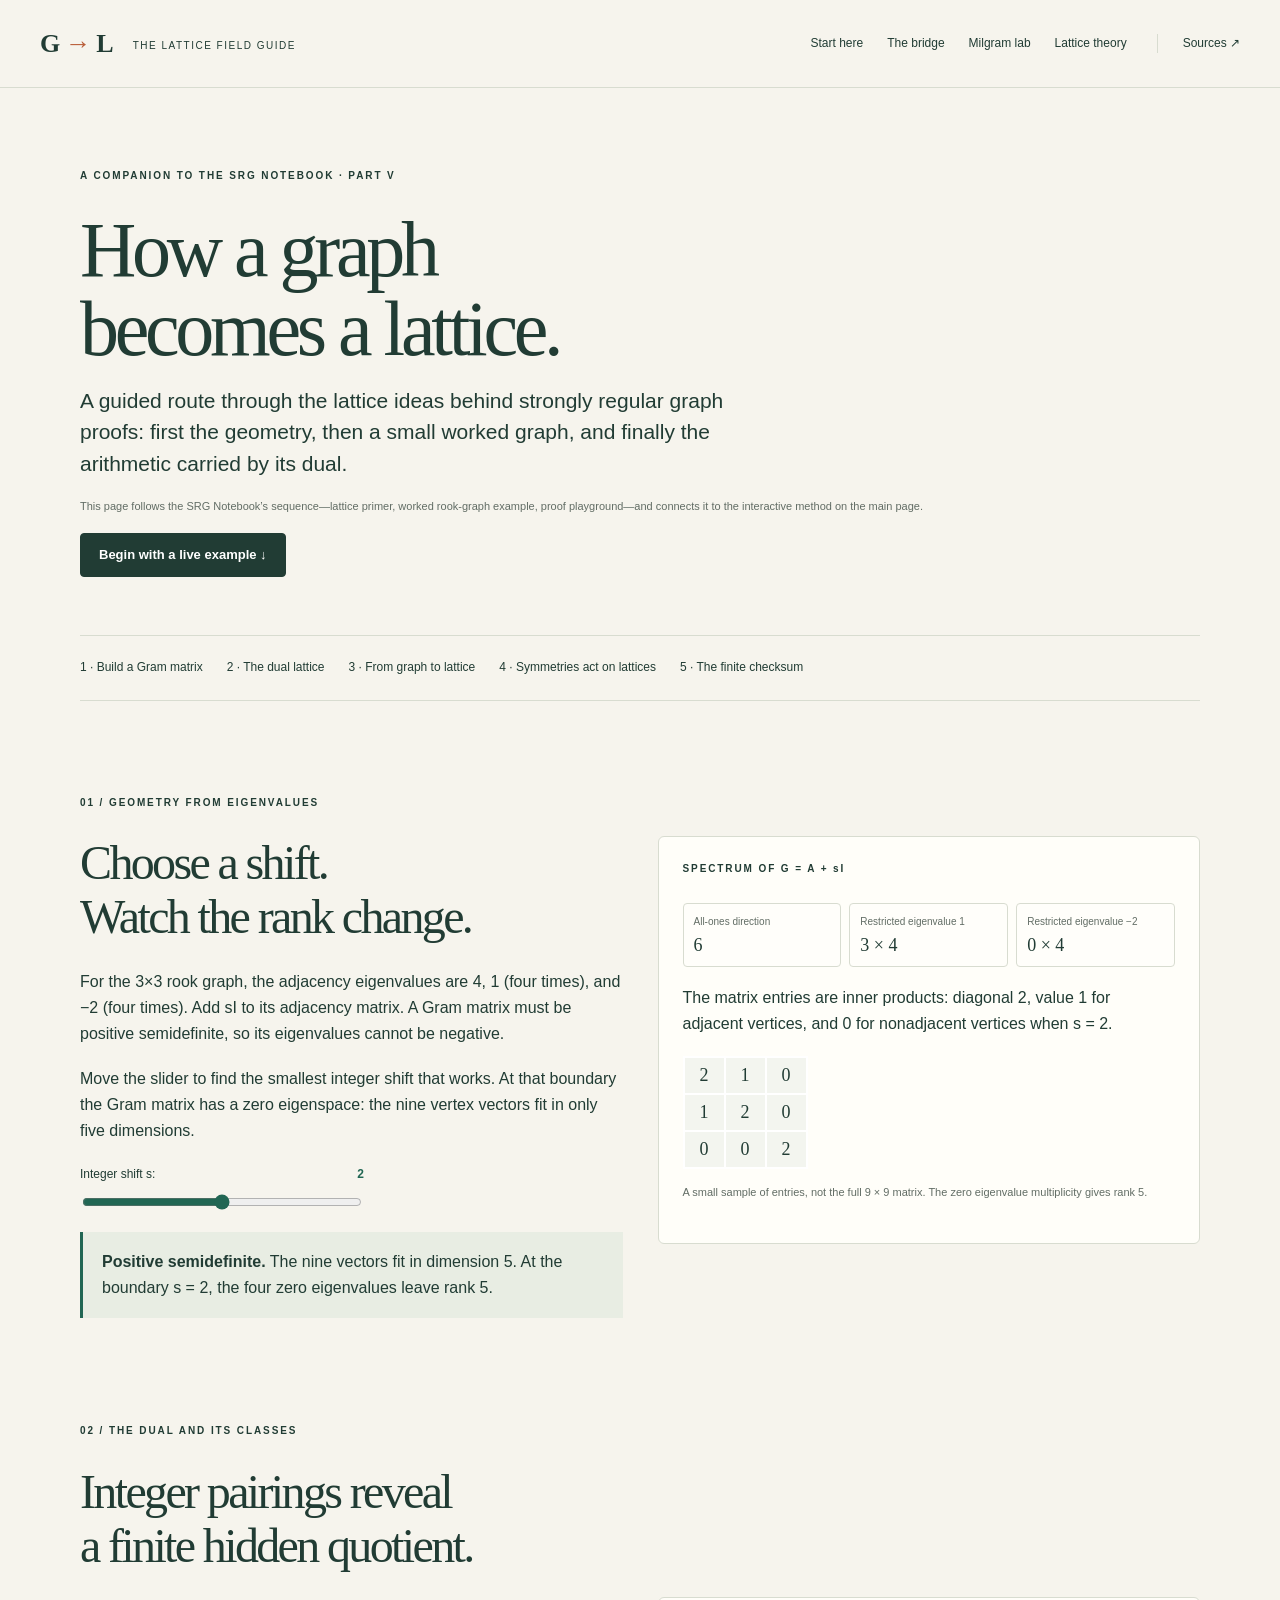
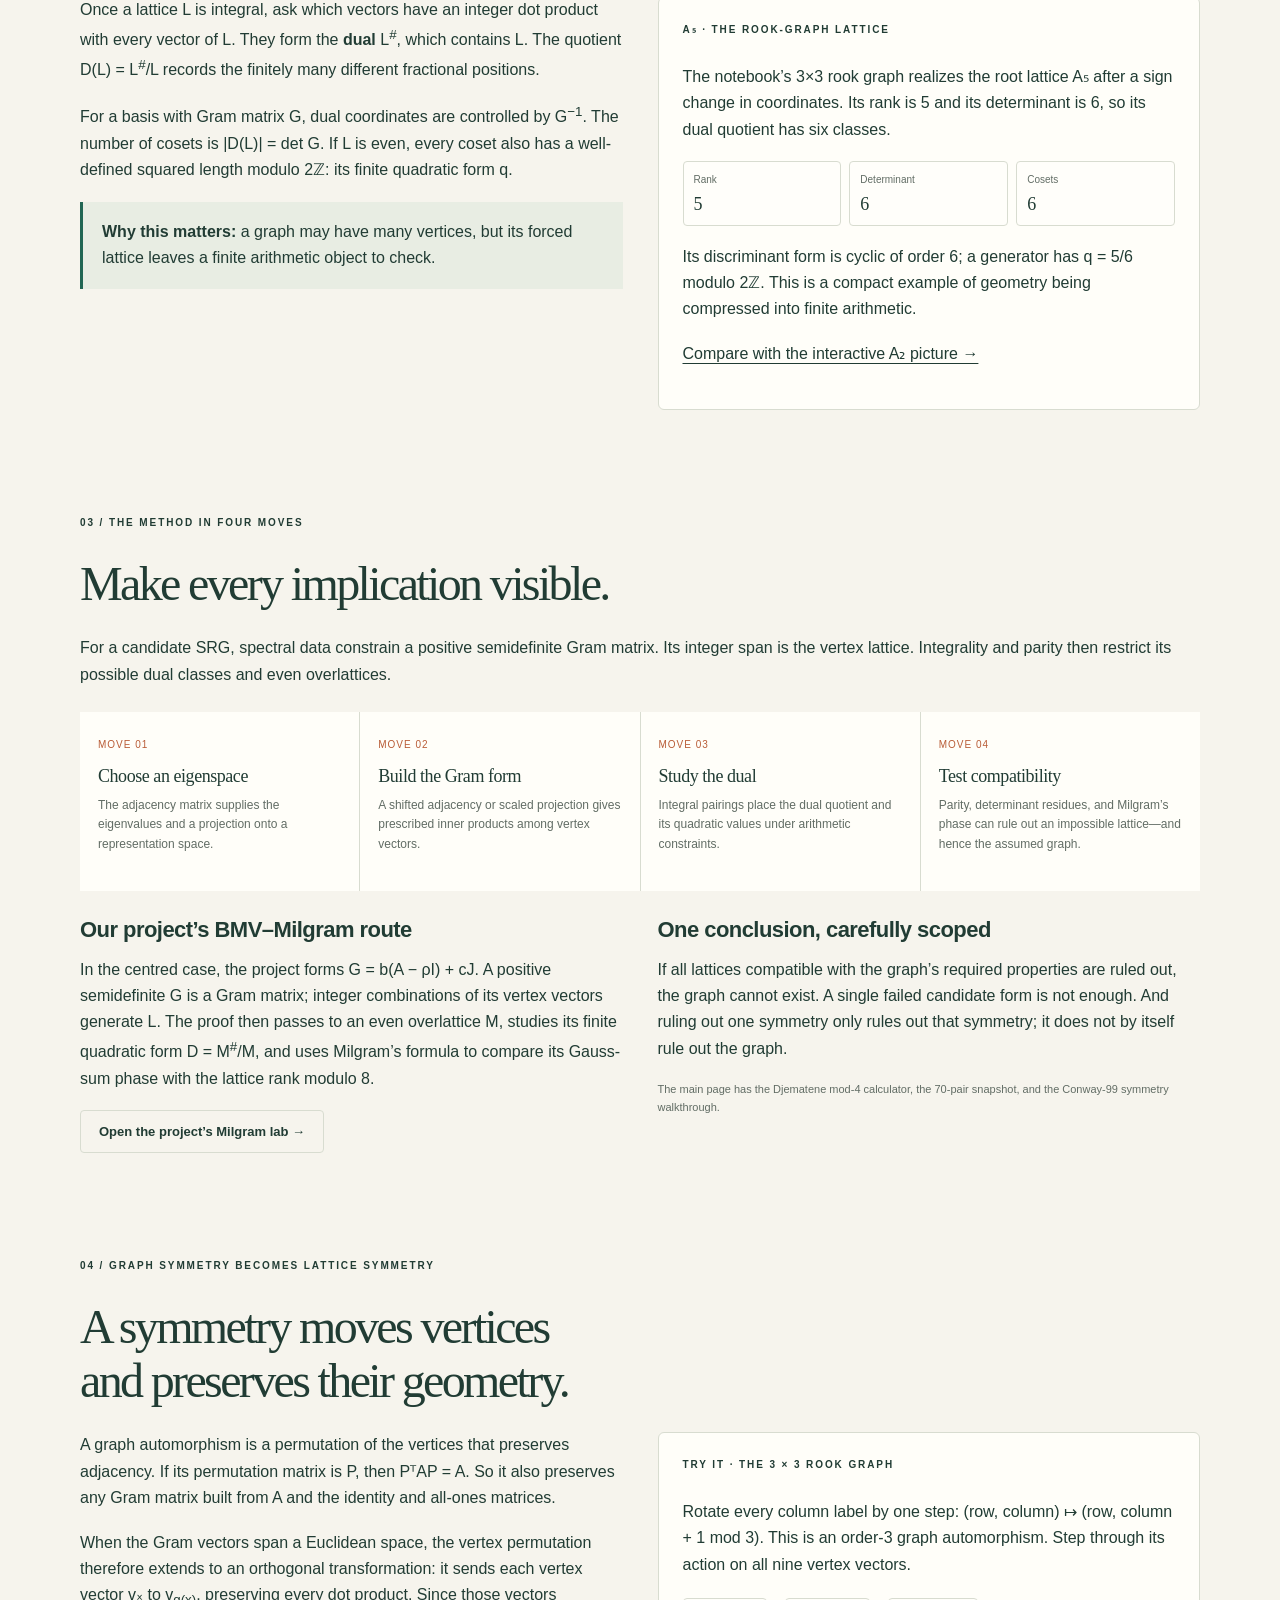
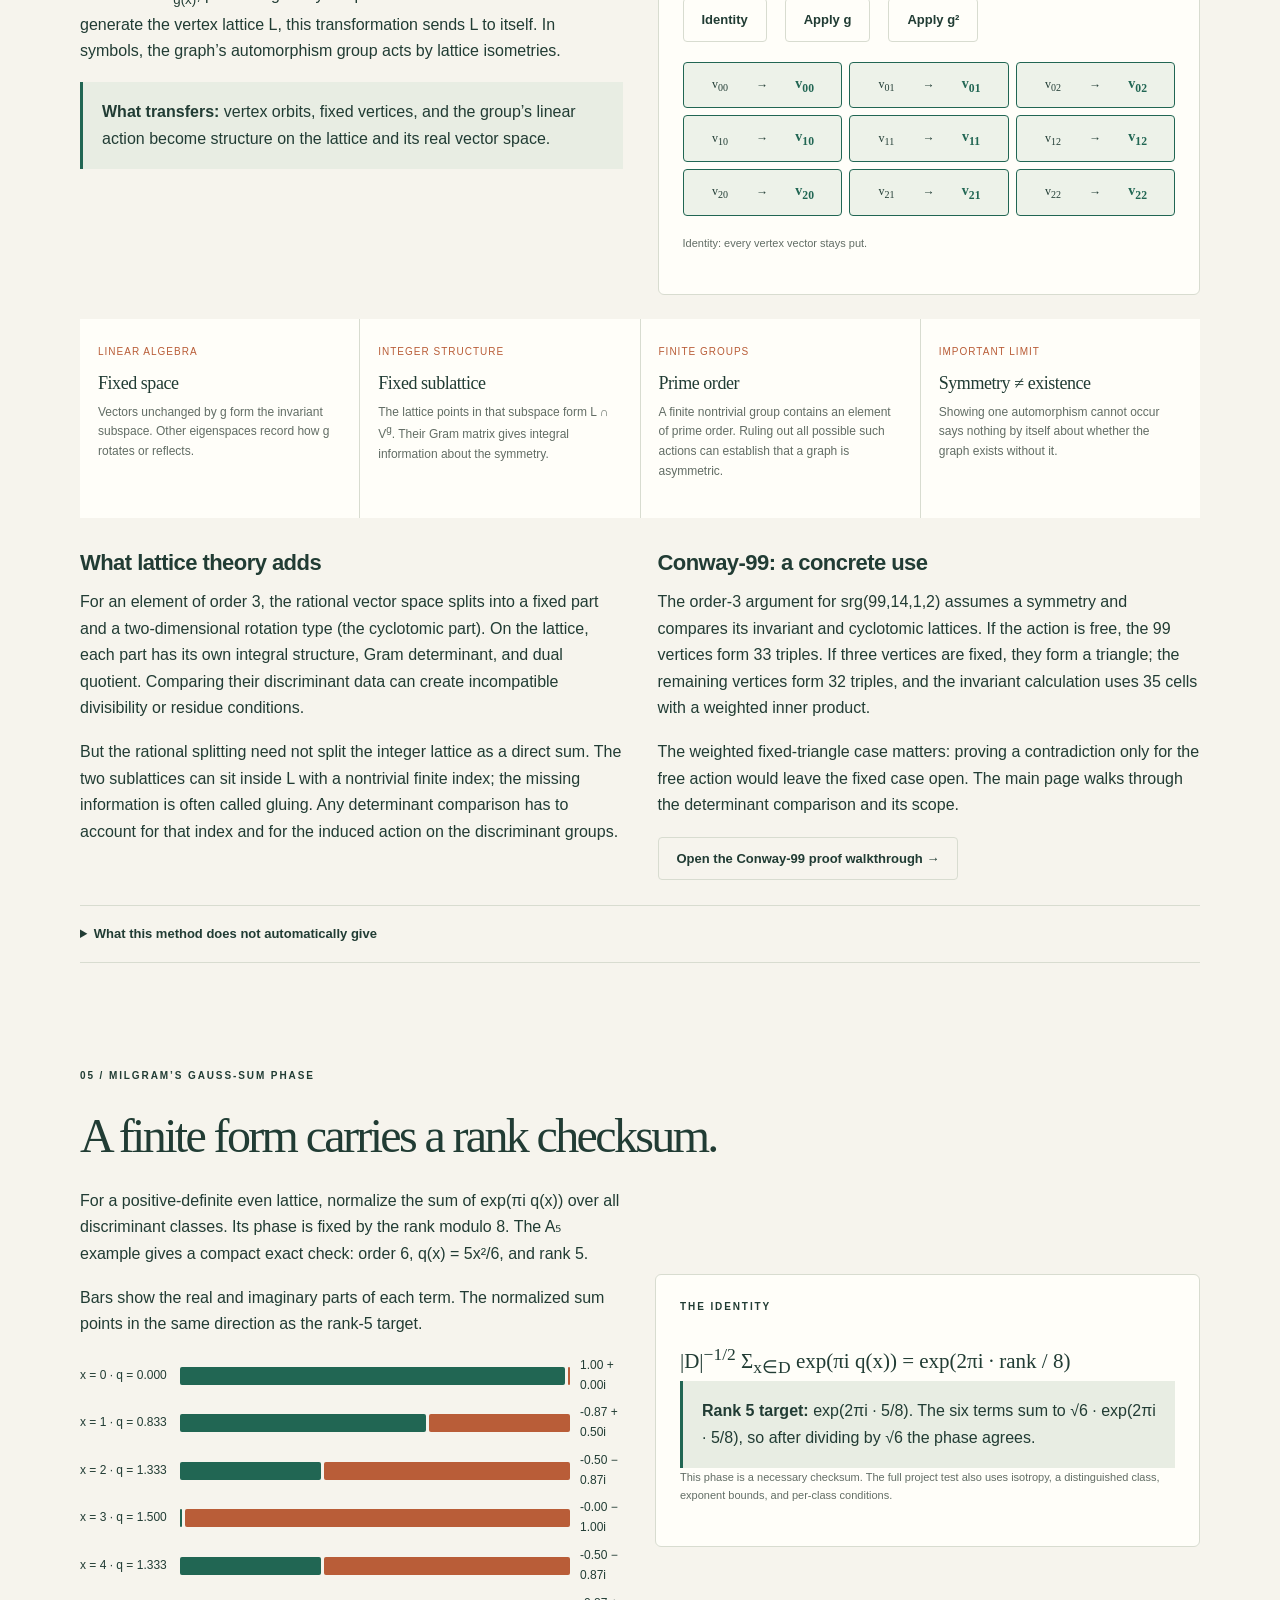
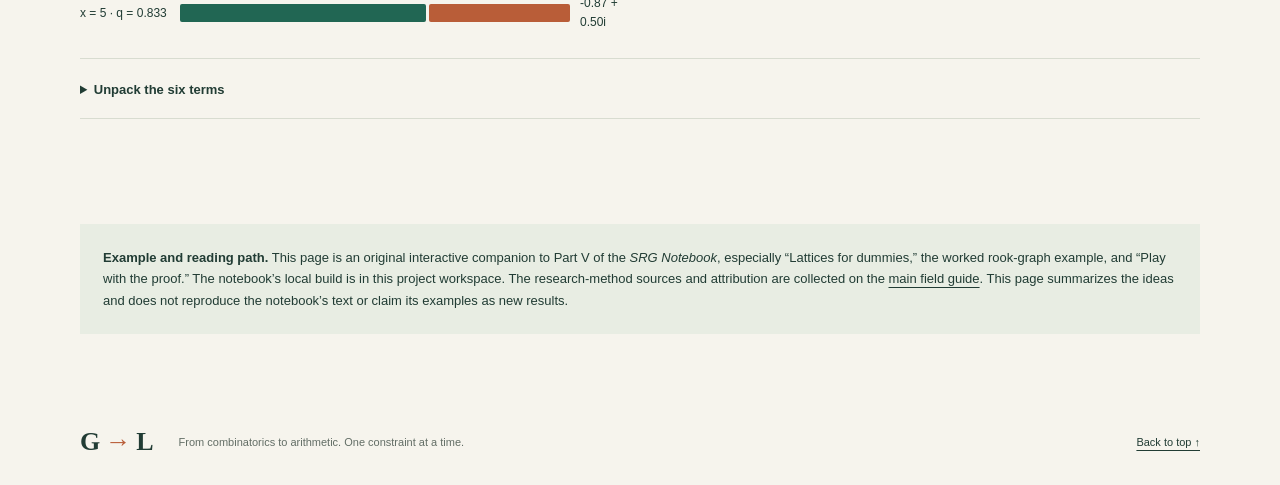
==== commit b617554a: "lattice-theory: restore the side gutter on phones (section/hero shorthand padding had zeroed the .wr" ====
--- a/lattice-theory.html
+++ b/lattice-theory.html
@@ -3,8 +3,8 @@
 <meta name="description" content="An interactive lattice theory companion: Gram matrices, dual lattices, discriminant forms, and the SRG method.">
 <meta name="theme-color" content="#f6f4ed"><title>Lattice Theory · Graph → Lattice</title><link rel="icon" href="favicon.svg" type="image/svg+xml"><link rel="stylesheet" href="style.css">
 <style>
-.lt-hero{padding:80px 0 58px}.lt-hero h1{font-size:clamp(42px,7vw,78px);line-height:1.02;max-width:850px;margin:16px 0}.lt-hero .intro{max-width:700px}.lt-index{display:flex;gap:10px 24px;flex-wrap:wrap;padding:22px 0;border-block:1px solid var(--line);margin-bottom:54px}.lt-index a{font-size:12px}.lt-section{padding:40px 0 65px;scroll-margin-top:30px}.lt-section h2{font-size:clamp(30px,4vw,48px);line-height:1.12}.lt-two{display:grid;grid-template-columns:1fr 1fr;gap:35px;align-items:start}.lt-card{background:var(--white);border:1px solid var(--line);border-radius:6px;padding:24px}.lt-controls{display:flex;gap:18px;align-items:center;flex-wrap:wrap;margin:20px 0}.lt-controls label{font-size:13px}.lt-controls input{display:block;accent-color:var(--teal);width:min(280px,75vw);margin-top:9px}.lt-output{background:var(--pale);border-left:3px solid var(--teal);padding:17px 19px;min-height:72px}.lt-spectrum{display:grid;grid-template-columns:repeat(3,1fr);gap:8px;margin:18px 0}.lt-spectrum div{background:#fffefa;border:1px solid var(--line);border-radius:4px;padding:10px}.lt-spectrum small,.lt-spectrum strong{display:block}.lt-spectrum small{font-size:10px;color:var(--muted)}.lt-spectrum strong{font:18px var(--serif);margin-top:5px}.lt-matrix{font:18px var(--serif);border-collapse:collapse;margin:14px 0}.lt-matrix td{padding:7px 15px;text-align:center;background:#f3f5ef;border:2px solid white}.lt-path{display:grid;grid-template-columns:repeat(4,1fr);gap:1px;background:var(--line);margin:24px 0}.lt-path article{background:var(--white);padding:18px}.lt-path span{font-size:10px;color:var(--orange);letter-spacing:1px}.lt-path h3{font:18px var(--serif);margin:9px 0}.lt-path p{font-size:12px;color:var(--muted)}.lt-phase{display:grid;grid-template-columns:1fr 1fr;gap:30px;align-items:center}.lt-bars{display:grid;gap:8px}.lt-bar{display:grid;grid-template-columns:90px 1fr 45px;align-items:center;gap:10px;font-size:12px}.lt-bar i{height:18px;background:var(--teal);display:block;border-radius:2px;min-width:2px}.lt-bar i.neg{background:var(--orange)}.lt-proof{border-top:1px solid var(--line);margin-top:25px;padding-top:20px}.lt-group-grid{display:grid;grid-template-columns:repeat(3,1fr);gap:7px;margin:18px 0}.lt-group-cell{display:grid;grid-template-columns:1fr auto 1fr;align-items:center;gap:5px;text-align:center;padding:13px 5px;border:1px solid var(--line);border-radius:4px;background:#fffefa;font:12px var(--serif)}.lt-group-cell strong{color:var(--teal);font-size:14px}.lt-group-cell.is-fixed{background:#edf2e9;border-color:var(--teal)}.lt-symmetry-notes{margin-top:30px}.lt-source{padding:23px;background:var(--pale);font-size:13px}.lt-source a{overflow-wrap:anywhere}
-@media(max-width:700px){.lt-group-cell{grid-template-columns:1fr;gap:2px;padding:8px 3px}.lt-hero{padding:50px 0 35px}.lt-two,.lt-phase{grid-template-columns:1fr}.lt-path{grid-template-columns:1fr 1fr}.lt-section{padding:25px 0 45px}.lt-spectrum strong{font-size:15px}}
+.lt-hero{padding-top:80px;padding-bottom:58px}.lt-hero h1{font-size:clamp(42px,7vw,78px);line-height:1.02;max-width:850px;margin:16px 0}.lt-hero .intro{max-width:700px}.lt-index{display:flex;gap:10px 24px;flex-wrap:wrap;padding:22px 0;border-block:1px solid var(--line);margin-bottom:54px}.lt-index a{font-size:12px}.lt-section{padding-top:40px;padding-bottom:65px;scroll-margin-top:30px}.lt-section h2{font-size:clamp(30px,4vw,48px);line-height:1.12}.lt-two{display:grid;grid-template-columns:1fr 1fr;gap:35px;align-items:start}.lt-card{background:var(--white);border:1px solid var(--line);border-radius:6px;padding:24px}.lt-controls{display:flex;gap:18px;align-items:center;flex-wrap:wrap;margin:20px 0}.lt-controls label{font-size:13px}.lt-controls input{display:block;accent-color:var(--teal);width:min(280px,75vw);margin-top:9px}.lt-output{background:var(--pale);border-left:3px solid var(--teal);padding:17px 19px;min-height:72px}.lt-spectrum{display:grid;grid-template-columns:repeat(3,1fr);gap:8px;margin:18px 0}.lt-spectrum div{background:#fffefa;border:1px solid var(--line);border-radius:4px;padding:10px}.lt-spectrum small,.lt-spectrum strong{display:block}.lt-spectrum small{font-size:10px;color:var(--muted)}.lt-spectrum strong{font:18px var(--serif);margin-top:5px}.lt-matrix{font:18px var(--serif);border-collapse:collapse;margin:14px 0}.lt-matrix td{padding:7px 15px;text-align:center;background:#f3f5ef;border:2px solid white}.lt-path{display:grid;grid-template-columns:repeat(4,1fr);gap:1px;background:var(--line);margin:24px 0}.lt-path article{background:var(--white);padding:18px}.lt-path span{font-size:10px;color:var(--orange);letter-spacing:1px}.lt-path h3{font:18px var(--serif);margin:9px 0}.lt-path p{font-size:12px;color:var(--muted)}.lt-phase{display:grid;grid-template-columns:1fr 1fr;gap:30px;align-items:center}.lt-bars{display:grid;gap:8px}.lt-bar{display:grid;grid-template-columns:90px 1fr 45px;align-items:center;gap:10px;font-size:12px}.lt-bar i{height:18px;background:var(--teal);display:block;border-radius:2px;min-width:2px}.lt-bar i.neg{background:var(--orange)}.lt-proof{border-top:1px solid var(--line);margin-top:25px;padding-top:20px}.lt-group-grid{display:grid;grid-template-columns:repeat(3,1fr);gap:7px;margin:18px 0}.lt-group-cell{display:grid;grid-template-columns:1fr auto 1fr;align-items:center;gap:5px;text-align:center;padding:13px 5px;border:1px solid var(--line);border-radius:4px;background:#fffefa;font:12px var(--serif)}.lt-group-cell strong{color:var(--teal);font-size:14px}.lt-group-cell.is-fixed{background:#edf2e9;border-color:var(--teal)}.lt-symmetry-notes{margin-top:30px}.lt-source{padding:23px;background:var(--pale);font-size:13px}.lt-source a{overflow-wrap:anywhere}
+@media(max-width:700px){.lt-group-cell{grid-template-columns:1fr;gap:2px;padding:8px 3px}.lt-hero{padding-top:50px;padding-bottom:35px}.lt-two,.lt-phase{grid-template-columns:1fr}.lt-path{grid-template-columns:1fr 1fr}.lt-section{padding-top:25px;padding-bottom:45px}.lt-spectrum strong{font-size:15px}}
 /* Phone layout: prevent intrinsic grid widths and long controls from widening the page. */
 @media(max-width:900px){.lt-path{grid-template-columns:repeat(2,minmax(0,1fr))}.lt-two>*,.lt-phase>*,.lt-path article{min-width:0}}
 @media(max-width:700px){.lt-path{grid-template-columns:1fr}.lt-controls{gap:8px}.lt-controls input{width:100%;max-width:100%}.lt-spectrum{grid-template-columns:repeat(3,minmax(0,1fr));gap:5px}.lt-spectrum div{min-width:0;padding:8px 6px}.lt-spectrum small{font-size:9px}.lt-bar{grid-template-columns:minmax(55px,70px) minmax(0,1fr) 40px;gap:5px;font-size:10px}.lt-index{gap:8px 14px}.lt-matrix{max-width:100%}.lt-card,.lt-output{overflow-wrap:anywhere}}
--- a/style.css
+++ b/style.css
@@ -13,3 +13,64 @@
 .beginner-gram{display:grid;grid-template-columns:minmax(155px,.9fr) minmax(215px,1.1fr);gap:22px;align-items:center;background:var(--white);border:1px solid var(--line);border-radius:5px;padding:20px;margin:20px 0}.gram-heading{font-size:11px!important;font-weight:600;color:var(--ink)!important;margin:0 0 10px!important}.gram-brackets{position:relative;padding:0 14px}.gram-brackets:before,.gram-brackets:after{content:"";position:absolute;top:0;bottom:0;width:9px;border:1.5px solid var(--teal);pointer-events:none}.gram-brackets:before{left:0;border-right:0;border-radius:3px 0 0 3px}.gram-brackets:after{right:0;border-left:0;border-radius:0 3px 3px 0}.beginner-gram table{width:100%;min-width:0;border-collapse:collapse;table-layout:fixed;background:transparent;font:21px var(--serif)}.beginner-gram caption{caption-side:bottom;text-align:left;color:var(--muted);font:10px var(--sans);padding-top:9px}.beginner-gram th{font:12px var(--sans);font-weight:600;padding:7px 4px;text-align:center;background:transparent;border:0}.beginner-gram td{font:21px var(--serif);padding:9px 4px;text-align:center;background:#f3f5ef;border:2px solid var(--white);border-radius:3px}.gram-facts{display:grid;gap:9px}.gram-fact{border:1px solid var(--line);border-radius:4px;padding:11px 12px;background:#fffefa}.gram-fact span{display:block;color:var(--muted);font:9px var(--sans);letter-spacing:.8px;text-transform:uppercase;margin-bottom:5px}.gram-fact strong{display:block;font:16px/1.4 var(--serif);overflow-wrap:anywhere}.gram-fact small{display:block;color:var(--muted);font:10px/1.5 var(--sans);margin-top:4px}.area-fact{background:#edf2e9;border-color:#d2ddcd}
 @media(max-width:1000px) and (min-width:701px){.beginner-gram{grid-template-columns:1fr;gap:12px;padding:16px}.gram-brackets{max-width:240px}.gram-facts{grid-template-columns:1fr}.gram-fact strong{font-size:15px}}
 @media(max-width:700px){.beginner-gram{grid-template-columns:1fr;gap:12px;padding:16px}.gram-brackets{max-width:240px}.gram-facts{grid-template-columns:1fr}.beginner-gram th{padding:6px 3px}.beginner-gram td{padding:8px 3px}}
+/* Chapter 03: Obata, Djematene, Theorem A checker */
+.ob-intro{margin:10px 0 55px}
+.ob-block{margin:60px 0 40px}
+.ob-title{font:34px/1.15 var(--serif);font-weight:400;margin:6px 0 14px}
+.ob-lede{font-size:14px;color:var(--muted);max-width:820px}
+.ob-block h4{font-size:15px;margin:22px 0 8px}
+.ob-block h4:first-child{margin-top:0}
+.chain-four li:last-child{grid-column:auto;max-width:none}
+.theorem-band{display:block;text-align:left;font-size:19px;line-height:1.6;margin:10px 0 18px}
+.theorem-band span{margin-left:0;white-space:normal}
+.theorem-band .band-label{display:block;font:10px var(--sans);letter-spacing:1.7px;color:var(--orange);margin-bottom:8px}
+.theorem-band>span:last-child{display:block;margin-top:10px}
+.margin-note code,.lean-box code,.ta-aside code{font-size:.92em;background:var(--pale);padding:1px 4px;border-radius:3px;overflow-wrap:anywhere}
+.lean-box{display:grid;grid-template-columns:1fr 1fr;gap:45px;background:var(--pale);padding:28px 30px;border-radius:6px;margin:40px 0 50px}
+.lean-box h4{font-size:17px;margin:0 0 10px}
+.lean-box p{font-size:13px;color:var(--muted);margin:0}
+.lean-box .eyebrow{font-size:9px;margin-bottom:12px;color:var(--teal)}
+.ob-example{margin:0 0 50px}
+.worked-lines{list-style:none;padding:0;margin:18px 0;counter-reset:worked}
+.worked-lines li{font-size:14px;padding:9px 0 9px 128px;position:relative;border-top:1px solid #d3dccb;overflow-wrap:anywhere}
+.worked-lines li span{position:absolute;left:0;top:11px;width:118px;font-size:9px;letter-spacing:1.1px;text-transform:uppercase;color:var(--orange)}
+.ta-orientation{margin-top:8px}
+.orientation-head{margin:6px 28px 0;padding-top:16px;font-size:13px;font-weight:600;color:var(--teal);border-top:1px solid var(--line)}
+.ta-card h4{display:flex;flex-wrap:wrap;gap:8px;align-items:center}
+.ta-tag{font-size:9px;letter-spacing:1px;text-transform:uppercase;color:var(--teal);background:#e7eee3;border-radius:20px;padding:3px 9px;font-weight:normal}
+.ta-tag.fires{color:var(--white);background:var(--orange)}
+.ta-tag.muted{color:var(--muted);background:#ecece4}
+.ta-card .check-row span:last-child{overflow-wrap:anywhere;min-width:0}
+.prime-wrap{overflow-x:auto;margin:10px 0}
+.prime-table{border-collapse:collapse;width:100%;font-size:11px}
+.prime-table caption{text-align:left;font-size:10px;color:var(--muted);padding-bottom:5px}
+.prime-table th,.prime-table td{text-align:left;padding:4px 7px;border-bottom:1px solid var(--line);vertical-align:top}
+.prime-table th{font-weight:600;color:var(--muted);font-size:10px}
+.prime-table tr.fixed td{background:#eef3e9}
+.prime-table tr.unfixed td,.prime-table tr.two td{background:#f7eee5}
+.ta-formula{font-size:16px;padding:6px 0}
+.ta-aside{font-size:11px;color:var(--muted);margin:10px 0 0}
+.ta-note{padding:0 28px}
+.twelve{display:grid;grid-template-columns:1.35fr 1fr;gap:50px;background:var(--pale);padding:30px;border-radius:6px}
+.twelve-text p{font-size:14px;color:var(--muted)}
+.twelve-catalog{display:grid;grid-template-columns:repeat(4,1fr);gap:7px;margin:16px 0 0}
+.twelve-catalog button{background:#e7eee3;border:1px solid #c6d6c3;border-radius:3px;padding:10px 3px;font-size:10px;color:var(--ink);white-space:nowrap}
+.twelve-catalog button:hover{border-color:var(--ink);transform:translateY(-2px)}
+.twelve-side>div{font-size:20px}
+.ob-two{margin-top:20px}
+.ob-two h4{font-size:15px}
+.compare-wrap{overflow-x:auto;margin:35px 0 10px}
+.compare-table{border-collapse:collapse;width:100%;font-size:13px;background:var(--white);border:1px solid var(--line)}
+.compare-table caption{text-align:left;font-size:10px;letter-spacing:1.4px;text-transform:uppercase;color:var(--muted);padding-bottom:8px}
+.compare-table th,.compare-table td{text-align:left;padding:10px 14px;border-bottom:1px solid var(--line);vertical-align:top}
+.compare-table thead th{font:15px var(--serif);color:var(--teal)}
+.compare-table tbody th{font-size:11px;color:var(--muted);font-weight:600;width:22%}
+.history-box{margin-top:60px;padding:28px 30px;border-left:3px solid var(--teal);background:#eef3e9;border-radius:0 6px 6px 0}
+.history-box h3{font:28px/1.15 var(--serif);font-weight:400;margin:4px 0 18px}
+.history-box>p{font-size:14px;color:var(--muted);max-width:900px}
+.timeline{list-style:none;padding:0;margin:0 0 20px;display:grid;grid-template-columns:repeat(4,1fr);gap:18px}
+.timeline li{border-top:2px solid var(--teal);padding-top:10px}
+.timeline time{font:15px var(--serif);color:var(--orange)}
+.timeline p{font-size:12px;color:var(--muted);margin:6px 0 0}
+@media(max-width:1000px){.lean-box,.twelve{gap:25px}.timeline{grid-template-columns:1fr 1fr}.twelve-catalog{grid-template-columns:repeat(3,1fr)}}
+@media(max-width:700px){.lean-box,.twelve{grid-template-columns:1fr;padding:23px}.ob-title{font-size:27px}.worked-lines li{padding-left:0;padding-top:24px}.worked-lines li span{top:8px}.orientation-head{margin:6px 20px 0}.ta-note{padding:0 20px}.timeline{grid-template-columns:1fr}.history-box{padding:23px}.twelve-catalog{grid-template-columns:repeat(2,1fr)}.theorem-band{font-size:16px}.compare-table th,.compare-table td{padding:8px}}
